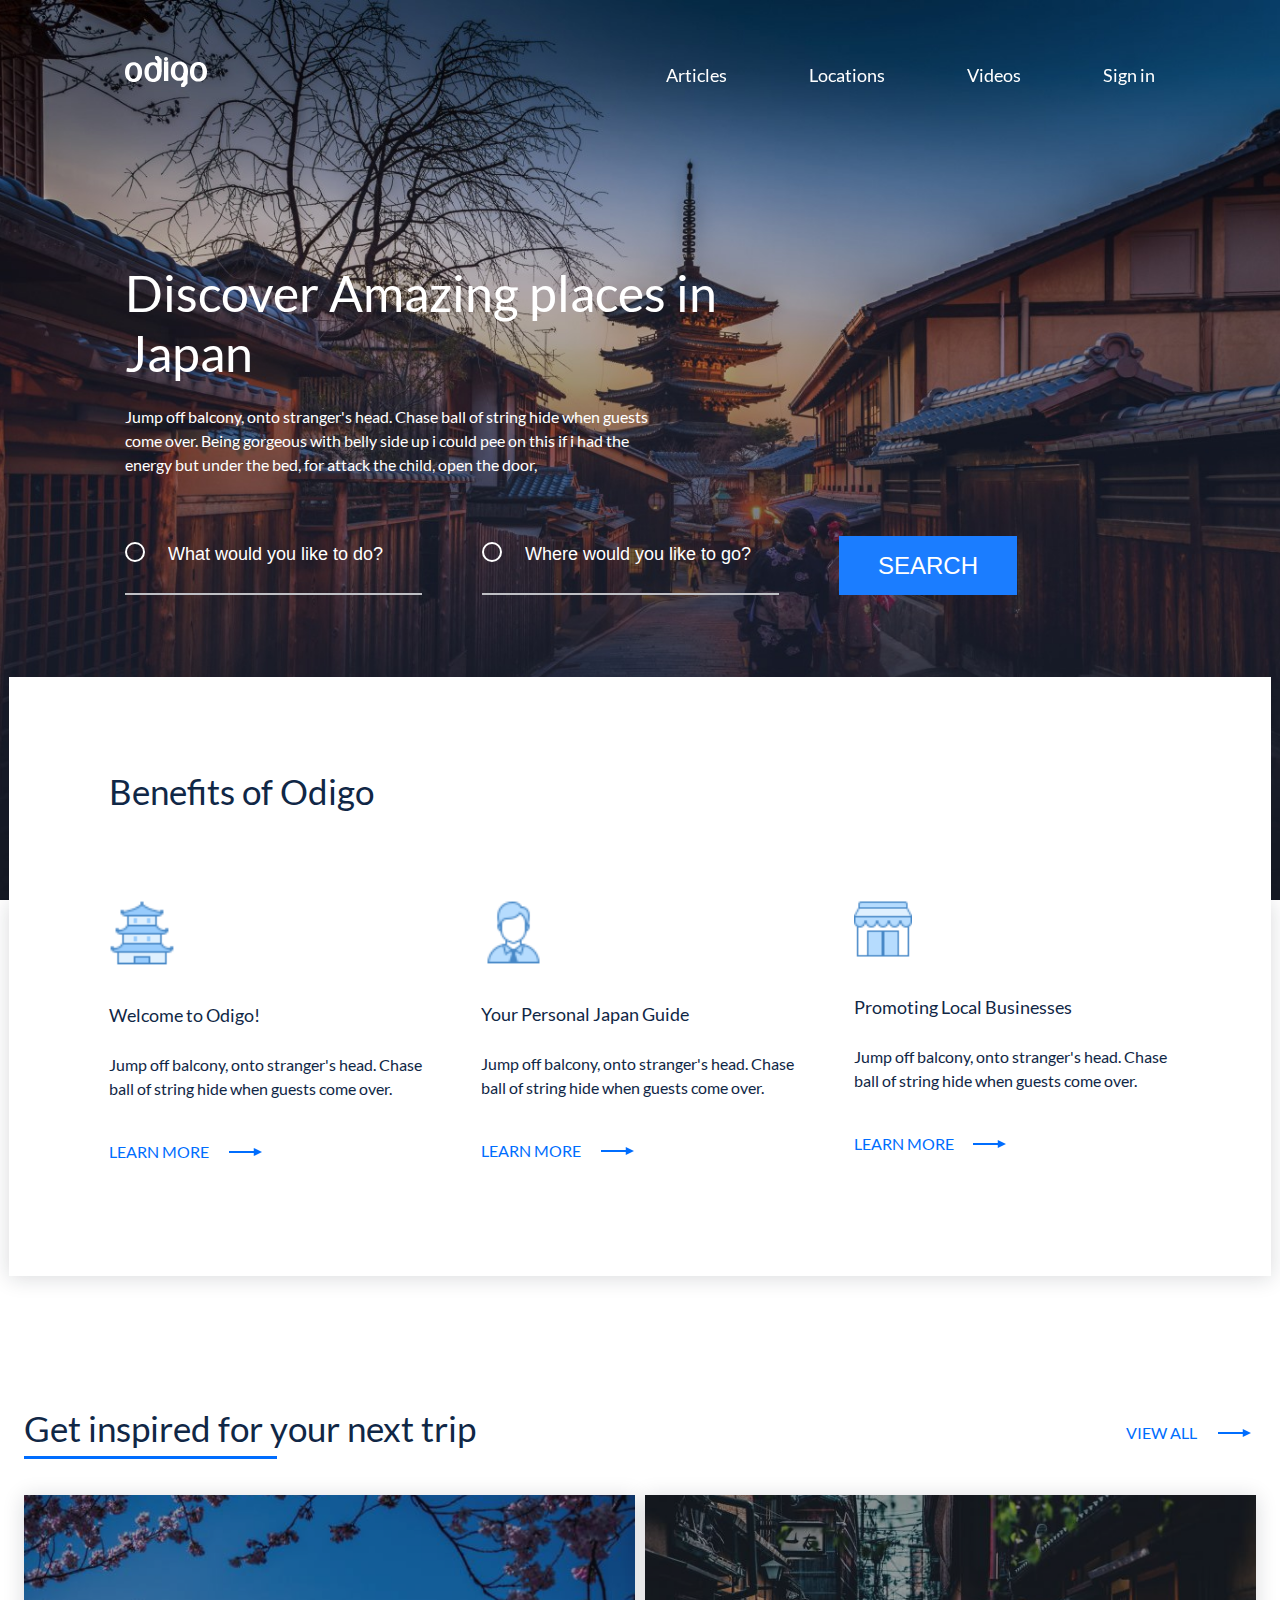
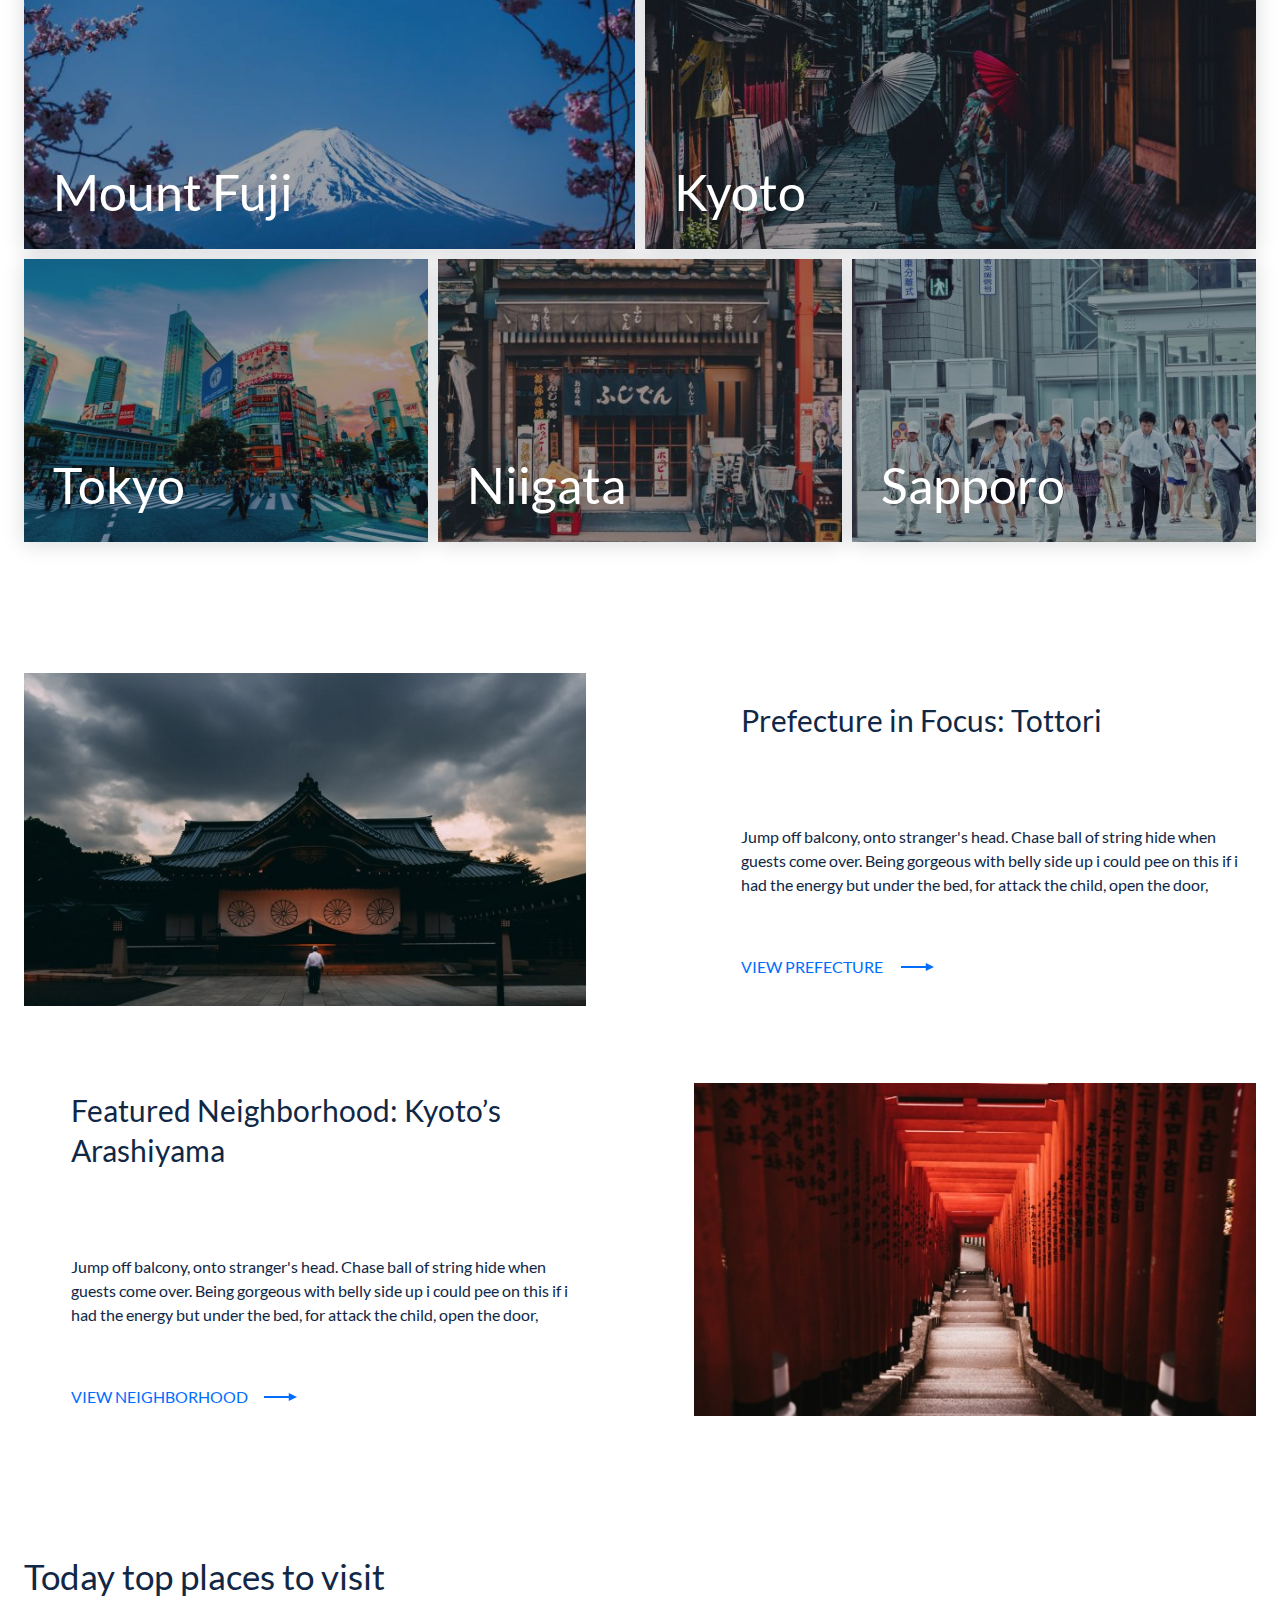
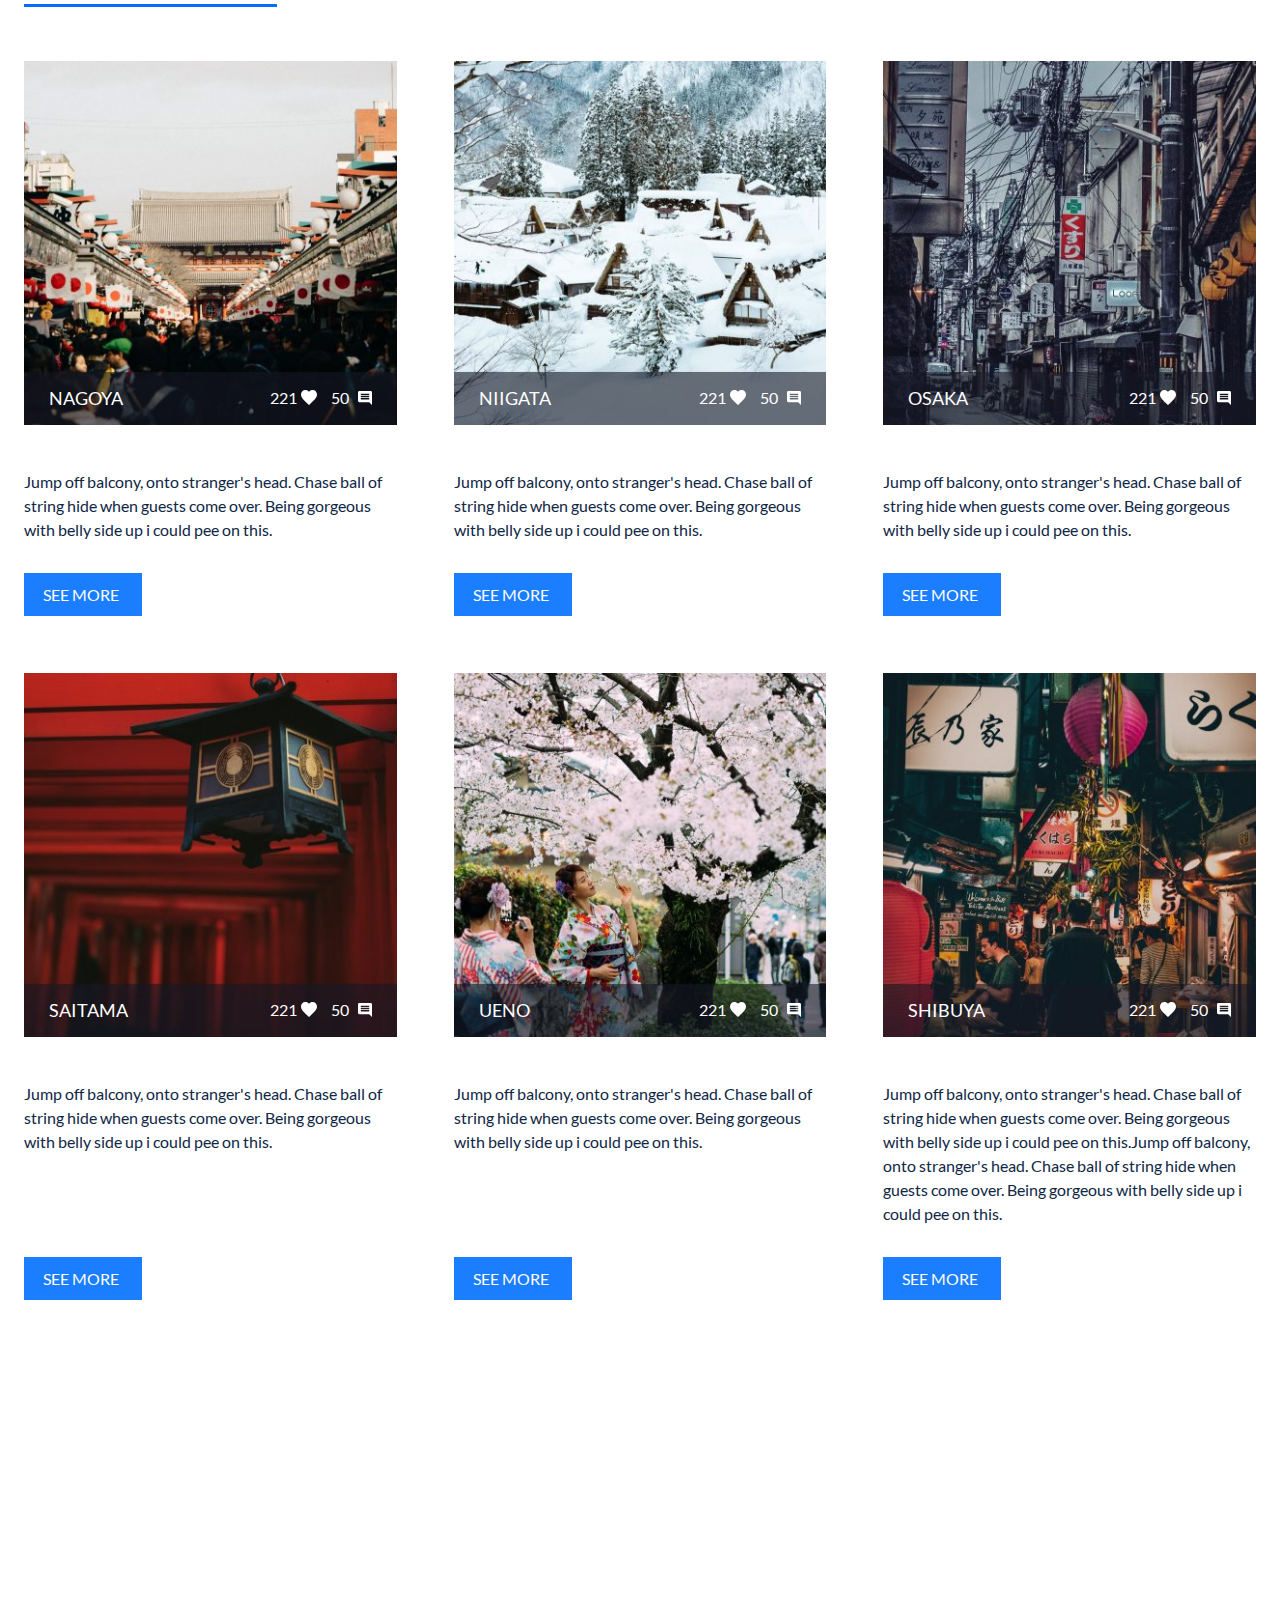
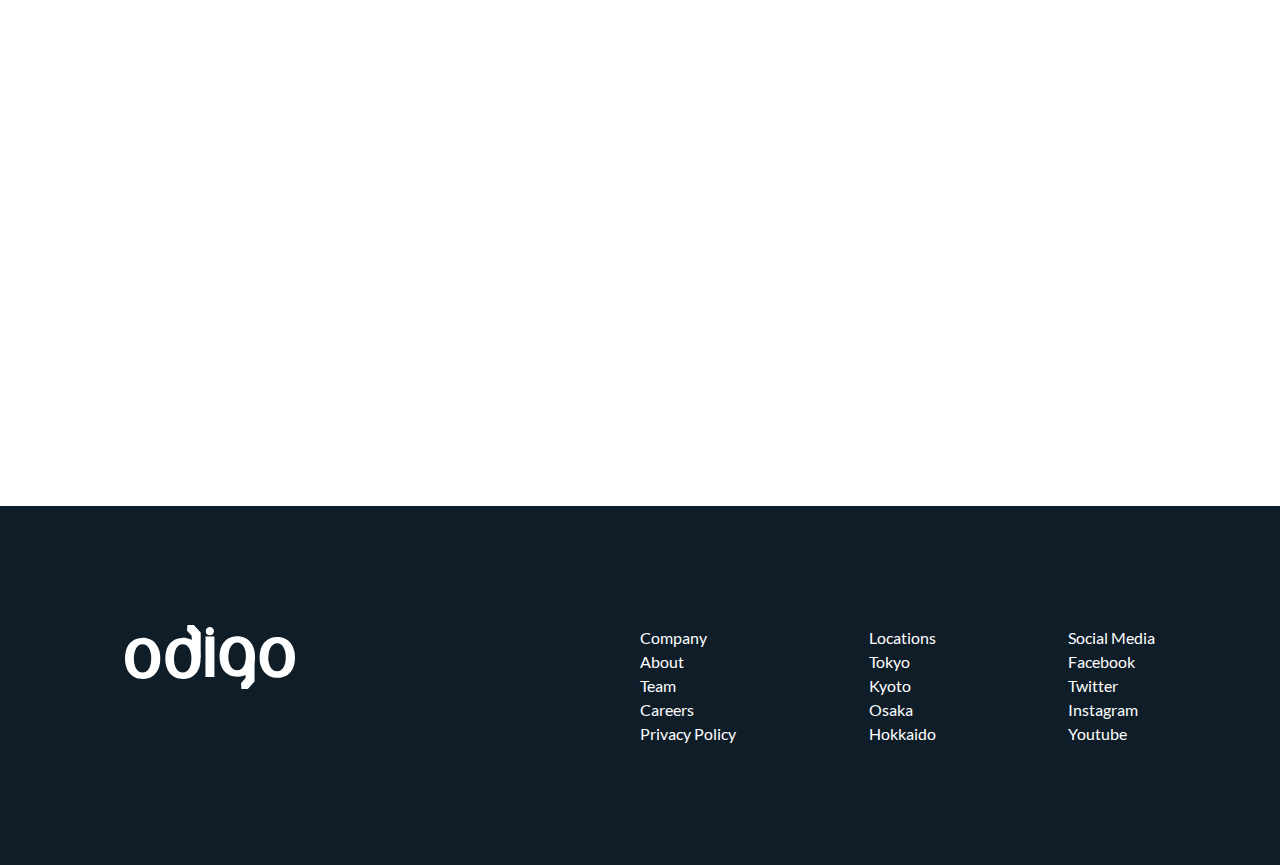
==== index.html @ 281b4ec9 "Rename index.min.html to index.html" ====
<!doctypehtml><html lang=en><meta charset=UTF-8><meta content="width=device-width,initial-scale=1"name=viewport><link href=css/style.css rel=stylesheet><title>Discover Amazing places in Japan</title><meta content="Figma layout"name=description><link href=img/favicon/apple-touch-icon.png rel=apple-touch-icon sizes=180x180><link href=img/favicon/favicon-32x32.png rel=icon sizes=32x32 type=image/png><link href=img/favicon/favicon-16x16.png rel=icon sizes=16x16 type=image/png><link href=img/favicon/site.webmanifest rel=manifest><link href=img/favicon/safari-pinned-tab.svg rel=mask-icon color=#5bbad5><link href=img/favicon/favicon.ico rel="shortcut icon"><meta content=#da532c name=msapplication-TileColor><meta content=/img/favicon/browserconfig.xml name=msapplication-config><meta content=#ffffff name=theme-color><header class=header><div class=wrapper><div class=header__wrapper><div class=header__logo><a class=header__logo-link href=""><img alt=odigo-logo.svg class=header__logo-pic src=img/svg/odigo-logo.svg></a></div><nav class=header__nav><ul class=header__list><li class=header__item><a class="header__link js-scroll"href=#articles>Articles</a><li class=header__item><a class="header__link js-scroll"href=#locations>Locations</a><li class=header__item><a class="header__link js-scroll"href=#videos>Videos</a><li class=header__item><a class="header__link js-scroll"href=#sign-in>Sign in</a></ul><div class=header__nav-close><span class=header__nav-close-line></span> <span class=header__nav-close-line></span></div></nav><div class="burger header__burger"><span class="burger__line burger__line_first"></span> <span class="burger__line burger__line_second"></span> <span class="burger__line burger__line_third"></span></div></div></div></header><main class=main><div class=intro id=sign-in><div class=wrapper><h1 class=intro__title>Discover Amazing places in Japan</h1><p class=intro__subtitle>Jump off balcony, onto stranger's head. Chase ball of string hide when guests come over. Being gorgeous with belly side up i could pee on this if i had the energy but under the bed, for attack the child, open the door,<form class=search__form><fieldset class=search-form__wrap><p class=search-form__info><input class=search-form__field name=user-like-to-do placeholder="What would you like to do?"> <input class=search-form__field name=user-like-to-go placeholder="Where would you like to go?"> <button class=search-form__submit id=btn type=submit>Search</button></fieldset></form></div></div><section class=benefits><div class=benefits__wrap><h2 class=benefits__title>Benefits of Odigo</h2><div class=benefits__cards><div class=benefits__card><div class=benefits__card-pic><img alt=church-icon class=benefits-card-thumb src=img/svg/church-icon.svg></div><h3 class=benefits__card-title>Welcome to Odigo!</h3><p class=benefits__card-desc>Jump off balcony, onto stranger's head. Chase ball of string hide when guests come over.</p><a class=benefits__card-more href=#!>LEARN MORE</a></div><div class=benefits__card><div class=benefits__card-pic><img alt=person-icon class=benefits-card-thumb src=img/svg/person-icon.svg></div><h3 class=benefits__card-title>Your Personal Japan Guide</h3><p class=benefits__card-desc>Jump off balcony, onto stranger's head. Chase ball of string hide when guests come over.</p><a class=benefits__card-more href=#!>LEARN MORE</a></div><div class=benefits__card><div class=benefits__card-pic><img alt=building-icon class=benefits-card-thumb src=img/svg/building-icon.svg></div><h3 class=benefits__card-title>Promoting Local Businesses</h3><p class=benefits__card-desc>Jump off balcony, onto stranger's head. Chase ball of string hide when guests come over.</p><a class=benefits__card-more href=#!>LEARN MORE</a></div></div></div></section><section class=places><div class=wrapper-full><div class=caption><h2 class="section-title places-title">Get inspired for your next trip</h2><a class=places__view-all href="">VIEW ALL</a></div><div class=places__cards><figure class="places__card places__card-size-lg"><img alt="Mount Fuji"class="places__card-pic places__card-pic_size_lg"src=img/place1.jpg><h3 class=places__card-title>Mount Fuji</h3><a class=places__card-link href=""></a></figure><figure class="places__card places__card-size-lg"><img alt=Kyoto class="places__card-pic places__card-pic_size_lg"src=img/place2.jpg><h3 class=places__card-title>Kyoto</h3><a class=places__card-link href=""></a></figure><figure class="places__card places__card-size-sm"><img alt=Tokyo class="places__card-pic places__card-pic_size_sm"src=img/place3.jpg><h3 class=places__card-title>Tokyo</h3><a class=places__card-link href=""></a></figure><figure class="places__card places__card-size-sm"><img alt=Niigata class="places__card-pic places__card-pic_size_sm"src=img/place4.jpg><h3 class=places__card-title>Niigata</h3><a class=places__card-link href=""></a></figure><figure class="places__card places__card-size-sm"><img alt=Sapporo class="places__card-pic places__card-pic_size_sm"src=img/place5.jpg><h3 class=places__card-title>Sapporo</h3><a class=places__card-link href=""></a></figure></div></div></section><div class=tours id=articles><div class=wrapper-full><div class="tour tours-tour"><div class=tour__pic><img alt=tour-1 class=tour__thumb src=img/tour-1.jpg></div><div class=tour__info><h3 class=tour__title>Prefecture in Focus: Tottori</h3><p class=tour__desc>Jump off balcony, onto stranger's head. Chase ball of string hide when guests come over. Being gorgeous with belly side up i could pee on this if i had the energy but under the bed, for attack the child, open the door,</p><a class=tour__more href=#!>VIEW PREFECTURE</a></div></div><div class="tour tours-tour"><div class=tour__info><h3 class=tour__title>Featured Neighborhood: Kyoto’s Arashiyama</h3><p class=tour__desc>Jump off balcony, onto stranger's head. Chase ball of string hide when guests come over. Being gorgeous with belly side up i could pee on this if i had the energy but under the bed, for attack the child, open the door,</p><a class=tour__more href=#!>VIEW NEIGHBORHOOD</a></div><div class="tour__pic tour__pic_mob-first"><img alt=tour-2 class=tour__thumb src=img/tour-2.jpg></div></div></div></div><section class=top id=locations><div class=wrapper-full><h2 class="section-title top__title">Today top places to visit</h2><div class=top__cards><div class=top__card><div class=top__card-pic><img alt=NAGOYA class=top__card-thumb src=img/top-pic1.jpg><div class=top__card-stats><h3 class=top__card-title>NAGOYA</h3><div class=top__card-likes><span class=top__card-likes-value>221</span></div><div class=top__card-comments><span class=top__card-comments-value>50</span></div></div></div><p class=top__card-desc>Jump off balcony, onto stranger's head. Chase ball of string hide when guests come over. Being gorgeous with belly side up i could pee on this.</p><a class=top__card-more href=#!>SEE MORE</a></div><div class=top__card><div class=top__card-pic><img alt=NIIGATA class=top__card-thumb src=img/top-pic2.jpg><div class=top__card-stats><h3 class=top__card-title>NIIGATA</h3><div class=top__card-likes><span class=top__card-likes-value>221</span></div><div class=top__card-comments><span class=top__card-comments-value>50</span></div></div></div><p class=top__card-desc>Jump off balcony, onto stranger's head. Chase ball of string hide when guests come over. Being gorgeous with belly side up i could pee on this.</p><a class=top__card-more href=#!>SEE MORE</a></div><div class=top__card><div class=top__card-pic><img alt=OSAKA class=top__card-thumb src=img/top-pic3.jpg><div class=top__card-stats><h3 class=top__card-title>OSAKA</h3><div class=top__card-likes><span class=top__card-likes-value>221</span></div><div class=top__card-comments><span class=top__card-comments-value>50</span></div></div></div><p class=top__card-desc>Jump off balcony, onto stranger's head. Chase ball of string hide when guests come over. Being gorgeous with belly side up i could pee on this.</p><a class=top__card-more href=#!>SEE MORE</a></div><div class=top__card><div class=top__card-pic><img alt=SAITAMA class=top__card-thumb src=img/top-pic4.jpg><div class=top__card-stats><h3 class=top__card-title>SAITAMA</h3><div class=top__card-likes><span class=top__card-likes-value>221</span></div><div class=top__card-comments><span class=top__card-comments-value>50</span></div></div></div><p class=top__card-desc>Jump off balcony, onto stranger's head. Chase ball of string hide when guests come over. Being gorgeous with belly side up i could pee on this.</p><a class=top__card-more href=#!>SEE MORE</a></div><div class=top__card><div class=top__card-pic><img alt=UENO class=top__card-thumb src=img/top-pic5.jpg><div class=top__card-stats><h3 class=top__card-title>UENO</h3><div class=top__card-likes><span class=top__card-likes-value>221</span></div><div class=top__card-comments><span class=top__card-comments-value>50</span></div></div></div><p class=top__card-desc>Jump off balcony, onto stranger's head. Chase ball of string hide when guests come over. Being gorgeous with belly side up i could pee on this.</p><a class=top__card-more href=#!>SEE MORE</a></div><div class=top__card><div class=top__card-pic><img alt=SHIBUYA class=top__card-thumb src=img/top-pic6.jpg><div class=top__card-stats><h3 class=top__card-title>SHIBUYA</h3><div class=top__card-likes><span class=top__card-likes-value>221</span></div><div class=top__card-comments><span class=top__card-comments-value>50</span></div></div></div><p class=top__card-desc>Jump off balcony, onto stranger's head. Chase ball of string hide when guests come over. Being gorgeous with belly side up i could pee on this.Jump off balcony, onto stranger's head. Chase ball of string hide when guests come over. Being gorgeous with belly side up i could pee on this.</p><a class=top__card-more href=#!>SEE MORE</a></div></div></div></section><div class=videos id=videos><div class=videos__wrapper><div class=video__item></div><iframe allow="accelerometer; autoplay; clipboard-write; encrypted-media; gyroscope; picture-in-picture; web-share"allowfullscreen class=video__element referrerpolicy=strict-origin-when-cross-origin src="https://www.youtube.com/embed/URDXZSJZ2ME?si=atxzbZeTVqkrNiZ7"title="YouTube video player"></iframe></div></div></main><footer class=footer><div class=wrapper><div class=footer__item><div class=footer__logo><img alt=odigo-logo-footer class=footer__logo-pic src=img/svg/odigo-logo-footer.svg></div><nav class=footer__nav><ul class=footer__menu><li class=footer__menu-item><h3 class=footer__menu-title><a class=footer__menu-link href=#!>Company</a></h3><li class=footer__menu-item><a class=footer__menu-link href=#!>About</a><li class=footer__menu-item><a class=footer__menu-link href=#!>Team</a><li class=footer__menu-item><a class=footer__menu-link href=#!>Careers</a><li class=footer__menu-item><a class=footer__menu-link href=#!>Privacy Policy</a></ul><ul class=footer__menu><li class=footer__menu-item><h3 class=footer__menu-title><a class=footer__menu-link href=#!>Locations</a></h3><li class=footer__menu-item><a class=footer__menu-link href=#!>Tokyo</a><li class=footer__menu-item><a class=footer__menu-link href=#!>Kyoto</a><li class=footer__menu-item><a class=footer__menu-link href=#!>Osaka</a><li class=footer__menu-item><a class=footer__menu-link href=#!>Hokkaido</a></ul><ul class=footer__menu><li class=footer__menu-item><h3 class=footer__menu-title><a class=footer__menu-link href=#!>Social Media</a></h3><li class=footer__menu-item><a class=footer__menu-link href=#!>Facebook</a><li class=footer__menu-item><a class=footer__menu-link href=#!>Twitter</a><li class=footer__menu-item><a class=footer__menu-link href=#!>Instagram</a><li class=footer__menu-item><a class=footer__menu-link href=#!>Youtube</a></ul></nav></div></div></footer><script src=js/main.js></script>
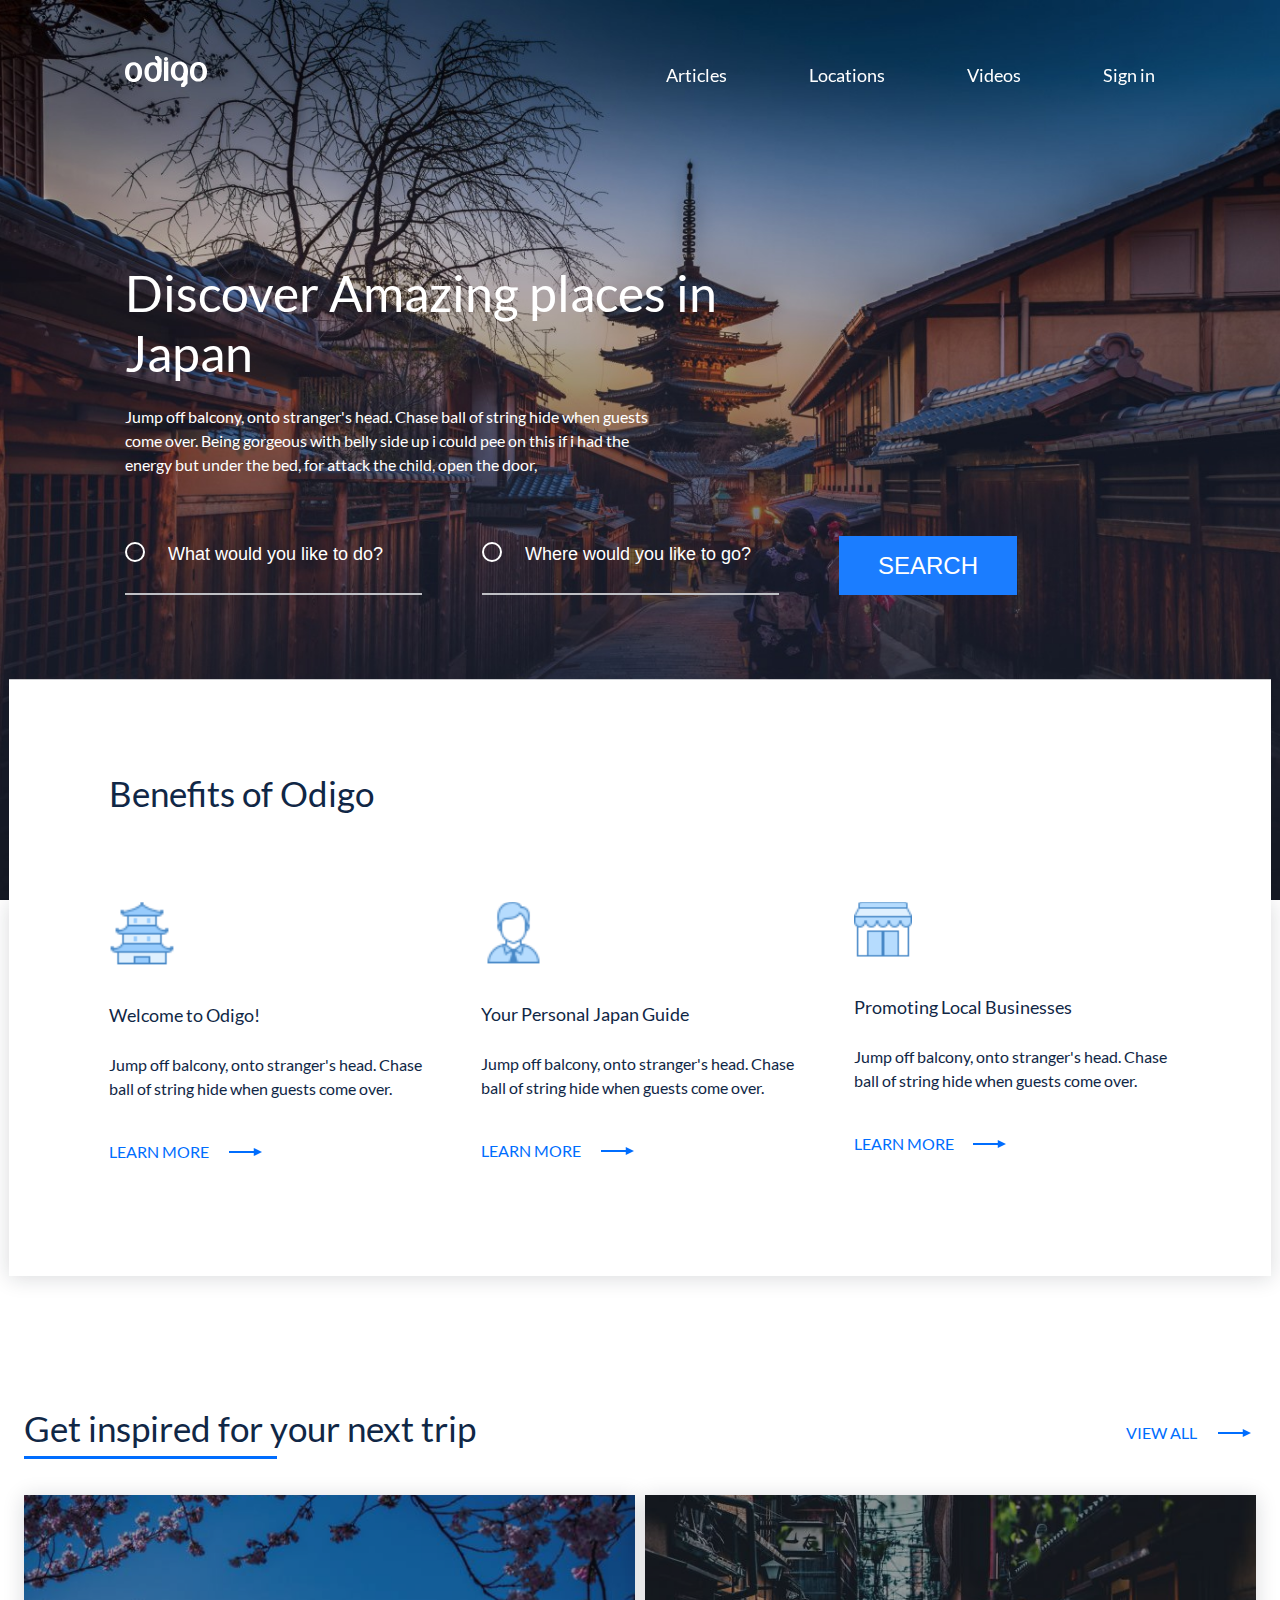
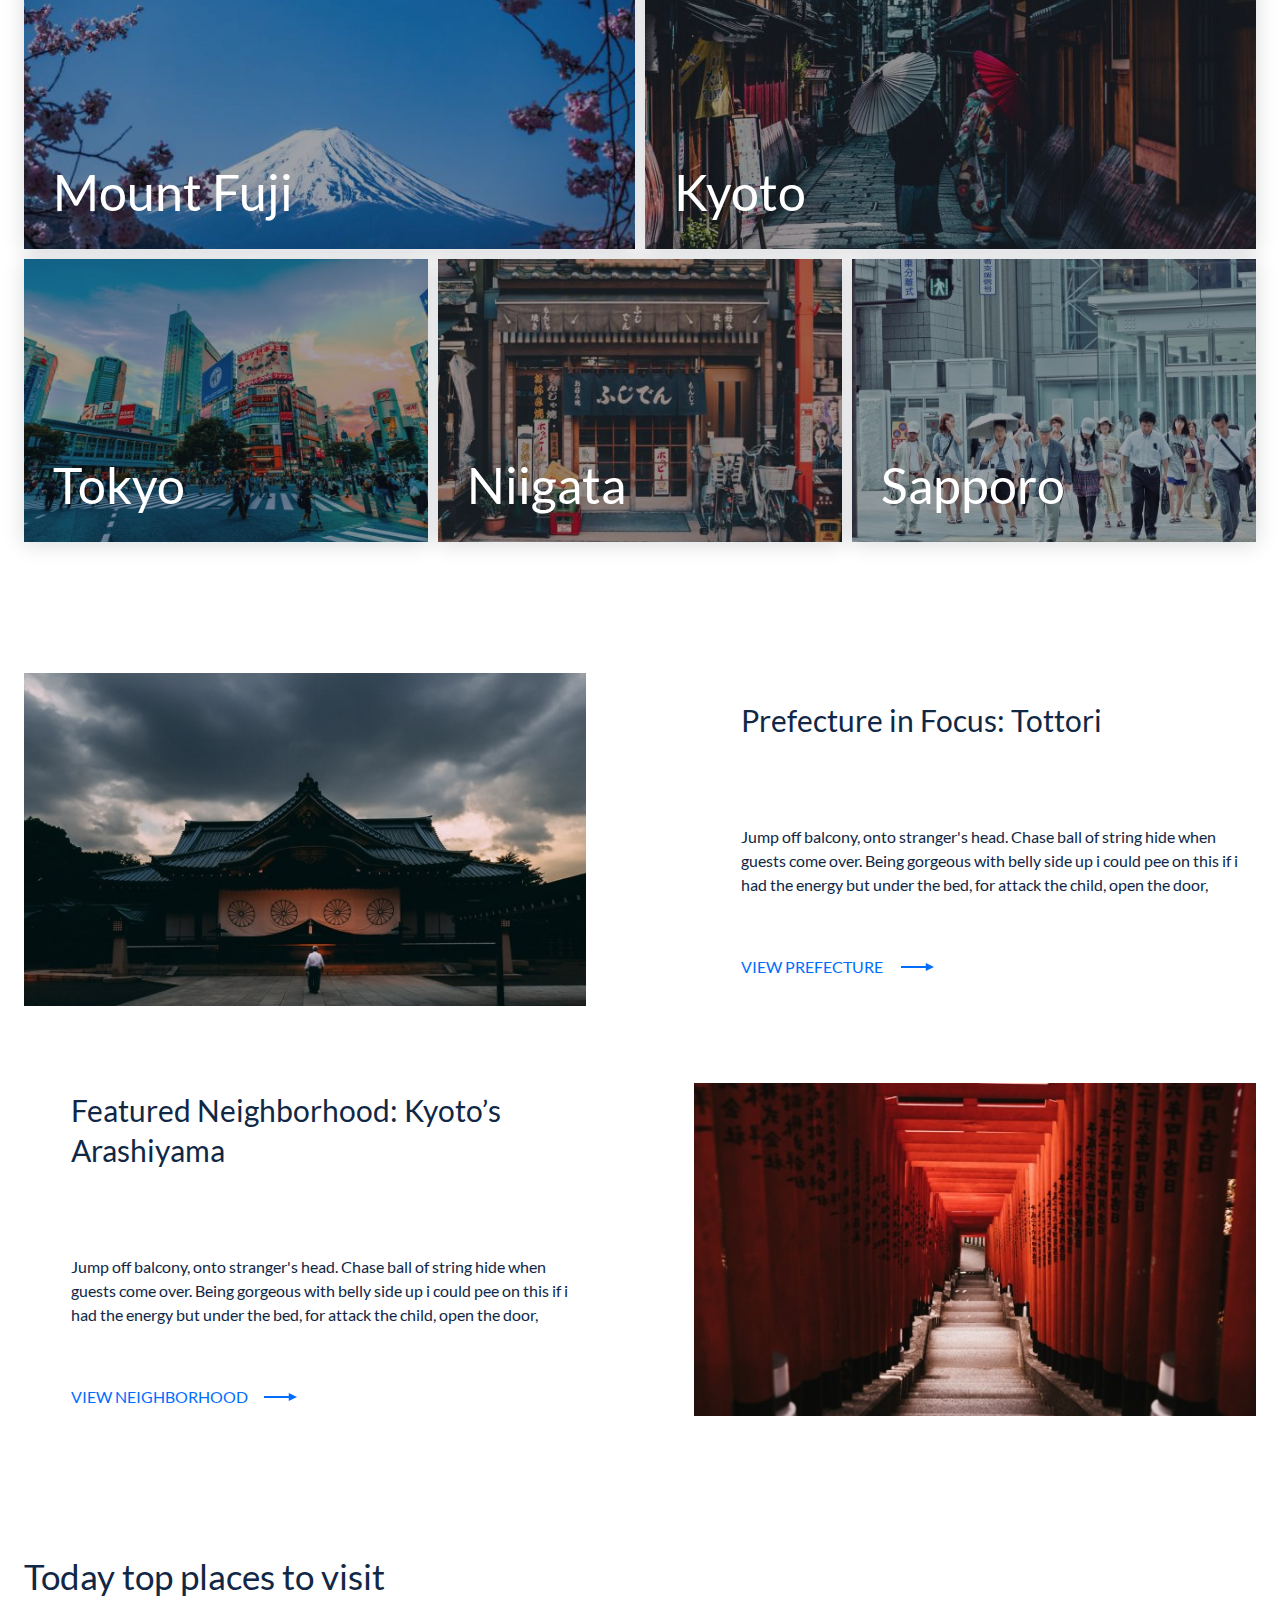
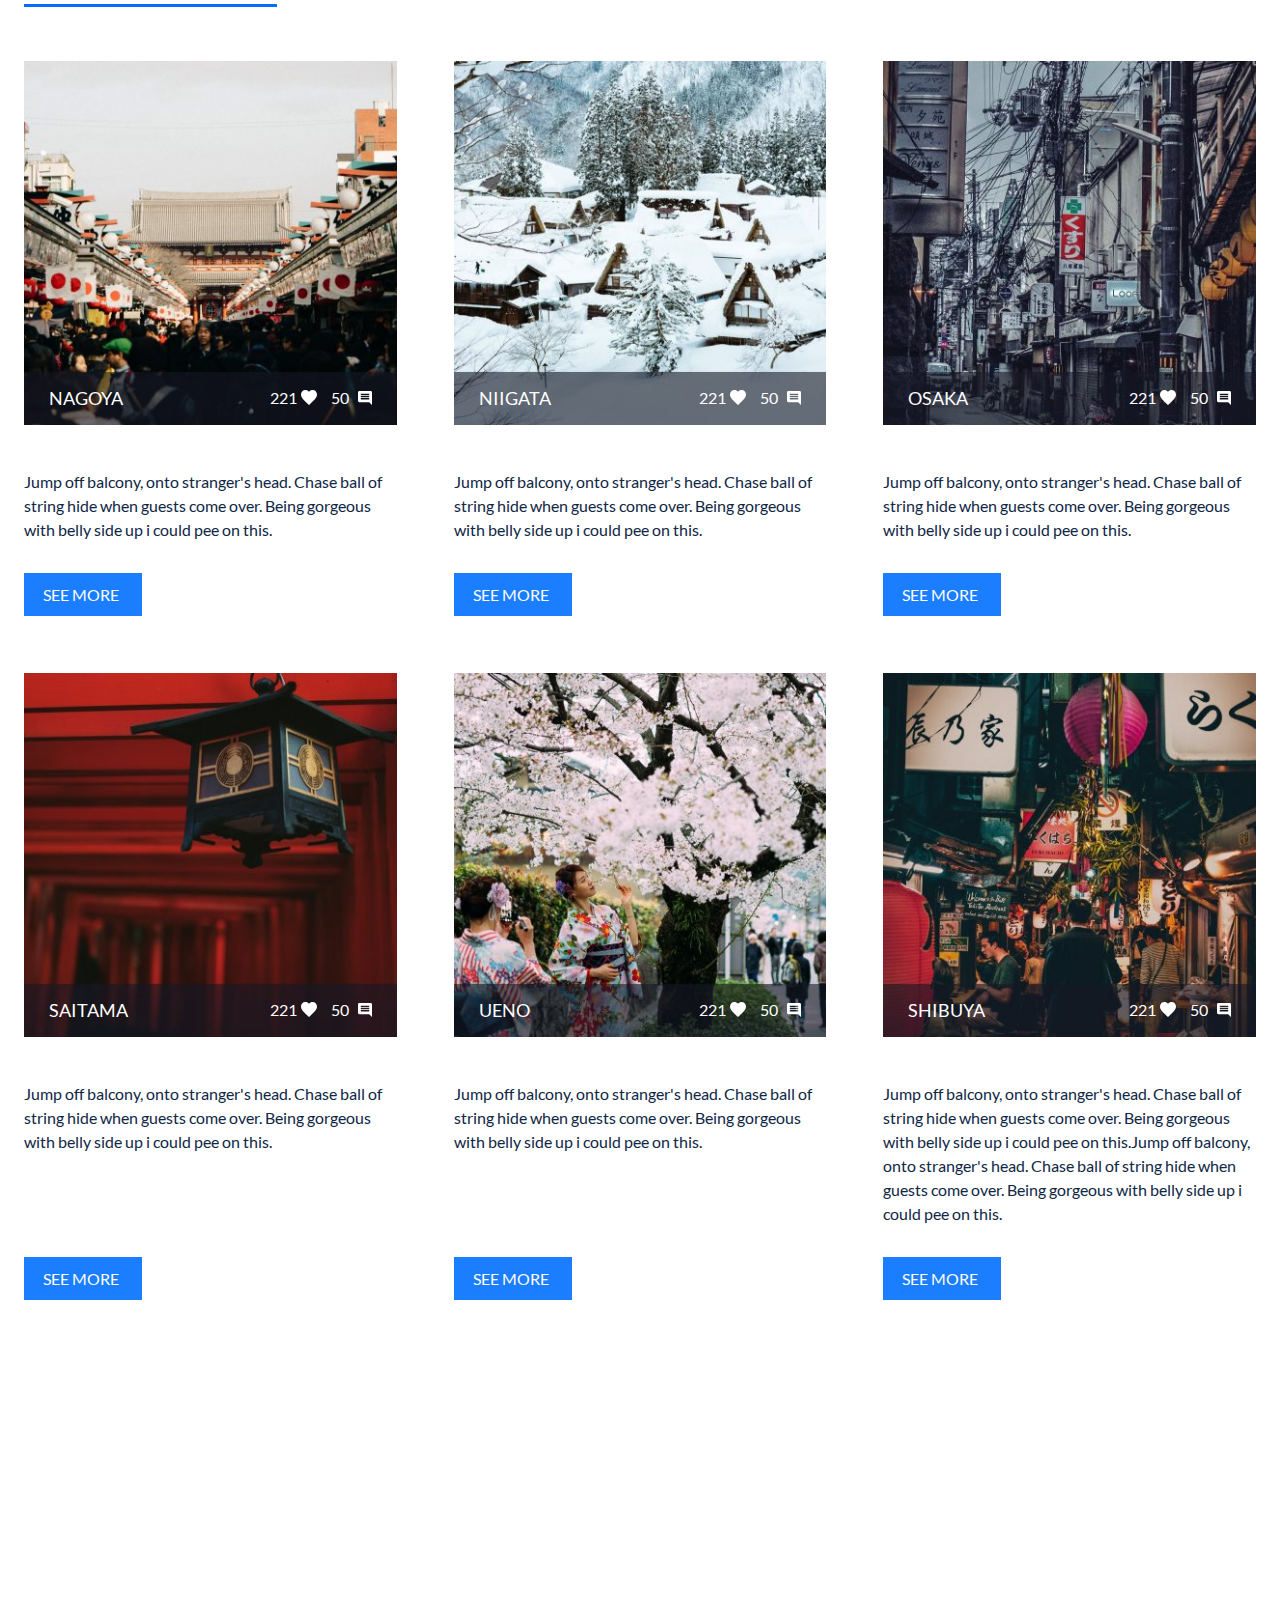
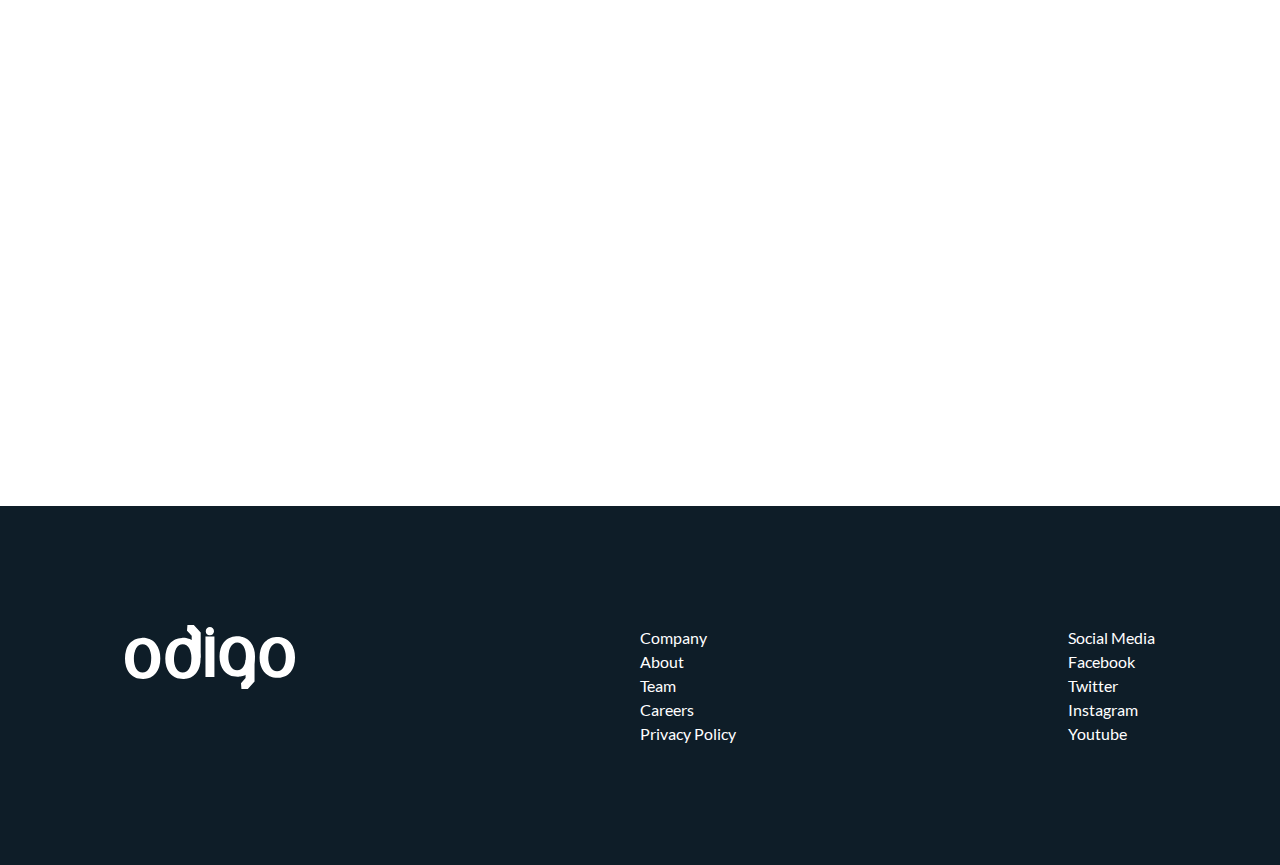
==== commit 4c0be6c7: "Update index.html" ====
--- a/index.html
+++ b/index.html
@@ -1 +1,431 @@
-<!doctypehtml><html lang=en><meta charset=UTF-8><meta content="width=device-width,initial-scale=1"name=viewport><link href=css/style.css rel=stylesheet><title>Discover Amazing places in Japan</title><meta content="Figma layout"name=description><link href=img/favicon/apple-touch-icon.png rel=apple-touch-icon sizes=180x180><link href=img/favicon/favicon-32x32.png rel=icon sizes=32x32 type=image/png><link href=img/favicon/favicon-16x16.png rel=icon sizes=16x16 type=image/png><link href=img/favicon/site.webmanifest rel=manifest><link href=img/favicon/safari-pinned-tab.svg rel=mask-icon color=#5bbad5><link href=img/favicon/favicon.ico rel="shortcut icon"><meta content=#da532c name=msapplication-TileColor><meta content=/img/favicon/browserconfig.xml name=msapplication-config><meta content=#ffffff name=theme-color><header class=header><div class=wrapper><div class=header__wrapper><div class=header__logo><a class=header__logo-link href=""><img alt=odigo-logo.svg class=header__logo-pic src=img/svg/odigo-logo.svg></a></div><nav class=header__nav><ul class=header__list><li class=header__item><a class="header__link js-scroll"href=#articles>Articles</a><li class=header__item><a class="header__link js-scroll"href=#locations>Locations</a><li class=header__item><a class="header__link js-scroll"href=#videos>Videos</a><li class=header__item><a class="header__link js-scroll"href=#sign-in>Sign in</a></ul><div class=header__nav-close><span class=header__nav-close-line></span> <span class=header__nav-close-line></span></div></nav><div class="burger header__burger"><span class="burger__line burger__line_first"></span> <span class="burger__line burger__line_second"></span> <span class="burger__line burger__line_third"></span></div></div></div></header><main class=main><div class=intro id=sign-in><div class=wrapper><h1 class=intro__title>Discover Amazing places in Japan</h1><p class=intro__subtitle>Jump off balcony, onto stranger's head. Chase ball of string hide when guests come over. Being gorgeous with belly side up i could pee on this if i had the energy but under the bed, for attack the child, open the door,<form class=search__form><fieldset class=search-form__wrap><p class=search-form__info><input class=search-form__field name=user-like-to-do placeholder="What would you like to do?"> <input class=search-form__field name=user-like-to-go placeholder="Where would you like to go?"> <button class=search-form__submit id=btn type=submit>Search</button></fieldset></form></div></div><section class=benefits><div class=benefits__wrap><h2 class=benefits__title>Benefits of Odigo</h2><div class=benefits__cards><div class=benefits__card><div class=benefits__card-pic><img alt=church-icon class=benefits-card-thumb src=img/svg/church-icon.svg></div><h3 class=benefits__card-title>Welcome to Odigo!</h3><p class=benefits__card-desc>Jump off balcony, onto stranger's head. Chase ball of string hide when guests come over.</p><a class=benefits__card-more href=#!>LEARN MORE</a></div><div class=benefits__card><div class=benefits__card-pic><img alt=person-icon class=benefits-card-thumb src=img/svg/person-icon.svg></div><h3 class=benefits__card-title>Your Personal Japan Guide</h3><p class=benefits__card-desc>Jump off balcony, onto stranger's head. Chase ball of string hide when guests come over.</p><a class=benefits__card-more href=#!>LEARN MORE</a></div><div class=benefits__card><div class=benefits__card-pic><img alt=building-icon class=benefits-card-thumb src=img/svg/building-icon.svg></div><h3 class=benefits__card-title>Promoting Local Businesses</h3><p class=benefits__card-desc>Jump off balcony, onto stranger's head. Chase ball of string hide when guests come over.</p><a class=benefits__card-more href=#!>LEARN MORE</a></div></div></div></section><section class=places><div class=wrapper-full><div class=caption><h2 class="section-title places-title">Get inspired for your next trip</h2><a class=places__view-all href="">VIEW ALL</a></div><div class=places__cards><figure class="places__card places__card-size-lg"><img alt="Mount Fuji"class="places__card-pic places__card-pic_size_lg"src=img/place1.jpg><h3 class=places__card-title>Mount Fuji</h3><a class=places__card-link href=""></a></figure><figure class="places__card places__card-size-lg"><img alt=Kyoto class="places__card-pic places__card-pic_size_lg"src=img/place2.jpg><h3 class=places__card-title>Kyoto</h3><a class=places__card-link href=""></a></figure><figure class="places__card places__card-size-sm"><img alt=Tokyo class="places__card-pic places__card-pic_size_sm"src=img/place3.jpg><h3 class=places__card-title>Tokyo</h3><a class=places__card-link href=""></a></figure><figure class="places__card places__card-size-sm"><img alt=Niigata class="places__card-pic places__card-pic_size_sm"src=img/place4.jpg><h3 class=places__card-title>Niigata</h3><a class=places__card-link href=""></a></figure><figure class="places__card places__card-size-sm"><img alt=Sapporo class="places__card-pic places__card-pic_size_sm"src=img/place5.jpg><h3 class=places__card-title>Sapporo</h3><a class=places__card-link href=""></a></figure></div></div></section><div class=tours id=articles><div class=wrapper-full><div class="tour tours-tour"><div class=tour__pic><img alt=tour-1 class=tour__thumb src=img/tour-1.jpg></div><div class=tour__info><h3 class=tour__title>Prefecture in Focus: Tottori</h3><p class=tour__desc>Jump off balcony, onto stranger's head. Chase ball of string hide when guests come over. Being gorgeous with belly side up i could pee on this if i had the energy but under the bed, for attack the child, open the door,</p><a class=tour__more href=#!>VIEW PREFECTURE</a></div></div><div class="tour tours-tour"><div class=tour__info><h3 class=tour__title>Featured Neighborhood: Kyoto’s Arashiyama</h3><p class=tour__desc>Jump off balcony, onto stranger's head. Chase ball of string hide when guests come over. Being gorgeous with belly side up i could pee on this if i had the energy but under the bed, for attack the child, open the door,</p><a class=tour__more href=#!>VIEW NEIGHBORHOOD</a></div><div class="tour__pic tour__pic_mob-first"><img alt=tour-2 class=tour__thumb src=img/tour-2.jpg></div></div></div></div><section class=top id=locations><div class=wrapper-full><h2 class="section-title top__title">Today top places to visit</h2><div class=top__cards><div class=top__card><div class=top__card-pic><img alt=NAGOYA class=top__card-thumb src=img/top-pic1.jpg><div class=top__card-stats><h3 class=top__card-title>NAGOYA</h3><div class=top__card-likes><span class=top__card-likes-value>221</span></div><div class=top__card-comments><span class=top__card-comments-value>50</span></div></div></div><p class=top__card-desc>Jump off balcony, onto stranger's head. Chase ball of string hide when guests come over. Being gorgeous with belly side up i could pee on this.</p><a class=top__card-more href=#!>SEE MORE</a></div><div class=top__card><div class=top__card-pic><img alt=NIIGATA class=top__card-thumb src=img/top-pic2.jpg><div class=top__card-stats><h3 class=top__card-title>NIIGATA</h3><div class=top__card-likes><span class=top__card-likes-value>221</span></div><div class=top__card-comments><span class=top__card-comments-value>50</span></div></div></div><p class=top__card-desc>Jump off balcony, onto stranger's head. Chase ball of string hide when guests come over. Being gorgeous with belly side up i could pee on this.</p><a class=top__card-more href=#!>SEE MORE</a></div><div class=top__card><div class=top__card-pic><img alt=OSAKA class=top__card-thumb src=img/top-pic3.jpg><div class=top__card-stats><h3 class=top__card-title>OSAKA</h3><div class=top__card-likes><span class=top__card-likes-value>221</span></div><div class=top__card-comments><span class=top__card-comments-value>50</span></div></div></div><p class=top__card-desc>Jump off balcony, onto stranger's head. Chase ball of string hide when guests come over. Being gorgeous with belly side up i could pee on this.</p><a class=top__card-more href=#!>SEE MORE</a></div><div class=top__card><div class=top__card-pic><img alt=SAITAMA class=top__card-thumb src=img/top-pic4.jpg><div class=top__card-stats><h3 class=top__card-title>SAITAMA</h3><div class=top__card-likes><span class=top__card-likes-value>221</span></div><div class=top__card-comments><span class=top__card-comments-value>50</span></div></div></div><p class=top__card-desc>Jump off balcony, onto stranger's head. Chase ball of string hide when guests come over. Being gorgeous with belly side up i could pee on this.</p><a class=top__card-more href=#!>SEE MORE</a></div><div class=top__card><div class=top__card-pic><img alt=UENO class=top__card-thumb src=img/top-pic5.jpg><div class=top__card-stats><h3 class=top__card-title>UENO</h3><div class=top__card-likes><span class=top__card-likes-value>221</span></div><div class=top__card-comments><span class=top__card-comments-value>50</span></div></div></div><p class=top__card-desc>Jump off balcony, onto stranger's head. Chase ball of string hide when guests come over. Being gorgeous with belly side up i could pee on this.</p><a class=top__card-more href=#!>SEE MORE</a></div><div class=top__card><div class=top__card-pic><img alt=SHIBUYA class=top__card-thumb src=img/top-pic6.jpg><div class=top__card-stats><h3 class=top__card-title>SHIBUYA</h3><div class=top__card-likes><span class=top__card-likes-value>221</span></div><div class=top__card-comments><span class=top__card-comments-value>50</span></div></div></div><p class=top__card-desc>Jump off balcony, onto stranger's head. Chase ball of string hide when guests come over. Being gorgeous with belly side up i could pee on this.Jump off balcony, onto stranger's head. Chase ball of string hide when guests come over. Being gorgeous with belly side up i could pee on this.</p><a class=top__card-more href=#!>SEE MORE</a></div></div></div></section><div class=videos id=videos><div class=videos__wrapper><div class=video__item></div><iframe allow="accelerometer; autoplay; clipboard-write; encrypted-media; gyroscope; picture-in-picture; web-share"allowfullscreen class=video__element referrerpolicy=strict-origin-when-cross-origin src="https://www.youtube.com/embed/URDXZSJZ2ME?si=atxzbZeTVqkrNiZ7"title="YouTube video player"></iframe></div></div></main><footer class=footer><div class=wrapper><div class=footer__item><div class=footer__logo><img alt=odigo-logo-footer class=footer__logo-pic src=img/svg/odigo-logo-footer.svg></div><nav class=footer__nav><ul class=footer__menu><li class=footer__menu-item><h3 class=footer__menu-title><a class=footer__menu-link href=#!>Company</a></h3><li class=footer__menu-item><a class=footer__menu-link href=#!>About</a><li class=footer__menu-item><a class=footer__menu-link href=#!>Team</a><li class=footer__menu-item><a class=footer__menu-link href=#!>Careers</a><li class=footer__menu-item><a class=footer__menu-link href=#!>Privacy Policy</a></ul><ul class=footer__menu><li class=footer__menu-item><h3 class=footer__menu-title><a class=footer__menu-link href=#!>Locations</a></h3><li class=footer__menu-item><a class=footer__menu-link href=#!>Tokyo</a><li class=footer__menu-item><a class=footer__menu-link href=#!>Kyoto</a><li class=footer__menu-item><a class=footer__menu-link href=#!>Osaka</a><li class=footer__menu-item><a class=footer__menu-link href=#!>Hokkaido</a></ul><ul class=footer__menu><li class=footer__menu-item><h3 class=footer__menu-title><a class=footer__menu-link href=#!>Social Media</a></h3><li class=footer__menu-item><a class=footer__menu-link href=#!>Facebook</a><li class=footer__menu-item><a class=footer__menu-link href=#!>Twitter</a><li class=footer__menu-item><a class=footer__menu-link href=#!>Instagram</a><li class=footer__menu-item><a class=footer__menu-link href=#!>Youtube</a></ul></nav></div></div></footer><script src=js/main.js></script>
+<!DOCTYPE html>
+<html lang="en">
+<head>
+	<meta charset="UTF-8">
+	<meta name="viewport" content="width=device-width, initial-scale=1">
+	<link rel="stylesheet" href="css/style.css">
+	<title>Discover Amazing places in Japan</title>
+	<meta name="description" content="Figma layout">
+
+	<!-- favicons for different devices -->
+	<link rel="apple-touch-icon" sizes="180x180" href="img/favicon/apple-touch-icon.png">
+	<link rel="icon" type="image/png" sizes="32x32" href="img/favicon/favicon-32x32.png">
+	<link rel="icon" type="image/png" sizes="16x16" href="img/favicon/favicon-16x16.png">
+	<link rel="manifest" href="img/favicon/site.webmanifest">
+	<link rel="mask-icon" href="img/favicon/safari-pinned-tab.svg" color="#5bbad5">
+	<link rel="shortcut icon" href="img/favicon/favicon.ico">
+	<meta name="msapplication-TileColor" content="#da532c">
+	<meta name="msapplication-config" content="/img/favicon/browserconfig.xml">
+	<meta name="theme-color" content="#ffffff">
+</head>
+<body>
+	
+	<header class="header">
+		<div class="wrapper">
+
+			<div class="header__wrapper">
+
+				<div>
+					<a href="" class="header__logo-link">
+						<img src="img/svg/odigo-logo.svg" alt="odigo-logo.svg" class="header__logo-pic">
+					</a>
+				</div>
+				
+				<nav class="header__nav">
+					<ul class="header__list">
+						<li class="header__item">
+							<a href="#articles" class="header__link js-scroll">Articles</a>
+						</li>
+						<li class="header__item">
+							<a href="#locations" class="header__link js-scroll">Locations</a>
+						</li>
+						<li class="header__item">
+							<a href="#videos" class="header__link js-scroll">Videos</a>
+						</li>
+						<li class="header__item">
+							<a href="#sign-in" class="header__link js-scroll">Sign in</a>
+						</li>
+					</ul>
+
+					<div class="header__nav-close">
+						<span class="header__nav-close-line"></span>
+						<span class="header__nav-close-line"></span>
+					</div>
+
+				</nav>
+
+				<div class="header__burger burger">
+					<span class="burger__line burger__line_first"></span>
+					<span class="burger__line burger__line_second"></span>
+					<span class="burger__line burger__line_third"></span>
+				</div>
+
+			</div>
+
+		</div>
+	</header>
+
+
+	<main class="main">
+		<div class="intro" id="sign-in">
+			<div class="wrapper">
+				<h1 class="intro__title">Discover Amazing places in Japan</h1>
+				<p class="intro__subtitle">Jump off balcony, onto stranger's head. Chase ball of string hide when guests come over. Being gorgeous with belly side up i could pee on this if i had the energy but under the bed, for attack the child, open the door, </p>
+				<form class="search__form">
+					<fieldset class="search-form__wrap">
+						<p class="search-form__info">
+							<input type="text" name="user-like-to-do" class="search-form__field"
+								placeholder="What would you like to do?">
+							<input type="text" name="user-like-to-go" class="search-form__field"
+								placeholder="Where would you like to go?">
+							<button id="btn" type="submit" class="search-form__submit">Search</button>
+						</p>
+					</fieldset>
+				</form>
+			</div>
+		</div>
+
+		<section class="benefits">
+			<div class="benefits__wrap">
+				
+				<h2 class="benefits__title">Benefits of Odigo</h2>
+
+				<div class="benefits__cards">
+
+					<div class="benefits__card">
+
+						<div class="benefits__card-pic">
+							<img src="img/svg/church-icon.svg" alt="church-icon" class="benefits-card-thumb">
+						</div>
+						
+							<h3 class="benefits__card-title">Welcome to Odigo!</h3>
+							<p class="benefits__card-desc">Jump off balcony, onto stranger's head. Chase ball of string hide when guests come over.</p>
+							<a href="#!" class="benefits__card-more">LEARN MORE</a>
+
+					</div>
+
+					<div class="benefits__card">
+
+						<div class="benefits__card-pic">
+							<img src="img/svg/person-icon.svg" alt="person-icon" class="benefits-card-thumb">
+						</div>
+
+							<h3 class="benefits__card-title">Your Personal Japan Guide</h3>
+							<p class="benefits__card-desc">Jump off balcony, onto stranger's head. Chase ball of string hide when guests come over.</p>
+							<a href="#!" class="benefits__card-more">LEARN MORE</a>
+
+					</div>
+
+					<div class="benefits__card">
+
+						<div class="benefits__card-pic">
+							<img src="img/svg/building-icon.svg" alt="building-icon" class="benefits-card-thumb">
+						</div>
+
+							<h3 class="benefits__card-title">Promoting Local Businesses</h3>
+							<p class="benefits__card-desc">Jump off balcony, onto stranger's head. Chase ball of string hide when guests come over.</p>
+							<a href="#!" class="benefits__card-more">LEARN MORE</a>
+
+					</div>
+
+				</div>
+
+			</div>
+		</section>
+		<!-- BENEFITS END -->
+
+		<!-- PLACES START -->
+		<section class="places">
+
+			<div class="wrapper-full">
+
+				<div class="caption">
+					<h2 class="places-title section-title">Get inspired for your next trip</h2>
+					<a href="" class="places__view-all">VIEW ALL</a>
+				</div>
+
+				<div class="places__cards">
+
+					<figure class="places__card places__card-size-lg">
+						<img src="img/place1.jpg" alt="Mount Fuji"
+							class="places__card-pic places__card-pic_size_lg">
+						<h3 class="places__card-title">Mount Fuji</h3>
+						<a href="" class="places__card-link"></a>
+					</figure>
+					<figure class="places__card places__card-size-lg">
+						<img src="img/place2.jpg" alt="Kyoto"
+							class="places__card-pic places__card-pic_size_lg">
+						<h3 class="places__card-title">Kyoto</h3>
+						<a href="" class="places__card-link"></a>
+					</figure>
+
+					<figure class="places__card places__card-size-sm">
+						<img src="img/place3.jpg" alt="Tokyo"
+							class="places__card-pic places__card-pic_size_sm">
+						<h3 class="places__card-title">Tokyo</h3>
+						<a href="" class="places__card-link"></a>
+					</figure>
+					<figure class="places__card places__card-size-sm">
+						<img src="img/place4.jpg" alt="Niigata"
+							class="places__card-pic places__card-pic_size_sm">
+						<h3 class="places__card-title">Niigata</h3>
+						<a href="" class="places__card-link"></a>
+					</figure>
+					<figure class="places__card places__card-size-sm">
+						<img src="img/place5.jpg" alt="Sapporo"
+							class="places__card-pic places__card-pic_size_sm">
+						<h3 class="places__card-title">Sapporo</h3>
+						<a href="" class="places__card-link"></a>
+					</figure>
+
+				</div>
+
+			</div>
+
+		</section>
+		<!-- PLACES END -->
+
+		<div class="tours" id="articles">
+			<div class="wrapper-full">
+
+				<div class="tours-tour tour">
+
+					<div class="tour__pic">
+						<img src="img/tour-1.jpg" alt="tour-1" class="tour__thumb">
+					</div>
+					<div class="tour__info">
+						<h3 class="tour__title">Prefecture in Focus: Tottori</h3>
+						<p class="tour__desc">Jump off balcony, onto stranger's head. Chase ball of string hide when guests come over. Being gorgeous with belly side up i could pee on this if i had the energy but under the bed, for attack the child, open the door,</p>
+						<a href="#!" class="tour__more">VIEW PREFECTURE</a>
+					</div>
+
+				</div>
+
+				<div class="tours-tour tour">
+
+					<div class="tour__info">
+						<h3 class="tour__title">Featured Neighborhood: Kyoto’s Arashiyama</h3>
+						<p class="tour__desc">Jump off balcony, onto stranger's head. Chase ball of string hide when guests come over. Being gorgeous with belly side up i could pee on this if i had the energy but under the bed, for attack the child, open the door, </p>
+						<a href="#!" class="tour__more">VIEW NEIGHBORHOOD</a>
+					</div>
+					<div class="tour__pic tour__pic_mob-first">
+						<img src="img/tour-2.jpg" alt="tour-2" class="tour__thumb">
+					</div>
+
+				</div>
+				
+			</div>
+		</div>
+
+
+		<section class="top" id="locations">
+			<div class="wrapper-full">
+				
+				<h2 class="top__title section-title">Today top places to visit</h2>
+
+				<div class="top__cards">
+
+					<div class="top__card">
+
+						<div class="top__card-pic">
+							<img src="img/top-pic1.jpg" alt="NAGOYA" class="top__card-thumb">
+							<div class="top__card-stats">
+								<h3 class="top__card-title">NAGOYA</h3>
+								<div class="top__card-likes">
+									<span class="top__card-likes-value">221</span>
+								</div>
+								<div class="top__card-comments">
+									<span class="top__card-comments-value">
+										50
+									</span>
+								</div>
+							</div>
+						</div>
+
+						<p class="top__card-desc">Jump off balcony, onto stranger's head. Chase ball of string hide when guests come over. Being gorgeous with belly side up i could pee on this.</p>
+						<a href="#!" class="top__card-more">SEE MORE</a>
+
+					</div>
+
+					<div class="top__card">
+
+						<div class="top__card-pic">
+							<img src="img/top-pic2.jpg" alt="NIIGATA" class="top__card-thumb">
+							<div class="top__card-stats">
+								<h3 class="top__card-title">NIIGATA</h3>
+								<div class="top__card-likes">
+									<span class="top__card-likes-value">221</span>
+								</div>
+								<div class="top__card-comments">
+									<span class="top__card-comments-value">
+										50
+									</span>
+								</div>
+							</div>
+						</div>
+
+						<p class="top__card-desc">Jump off balcony, onto stranger's head. Chase ball of string hide when guests come over. Being gorgeous with belly side up i could pee on this.</p>
+						<a href="#!" class="top__card-more">SEE MORE</a>
+
+					</div>
+
+					<div class="top__card">
+
+						<div class="top__card-pic">
+							<img src="img/top-pic3.jpg" alt="OSAKA" class="top__card-thumb">
+							<div class="top__card-stats">
+								<h3 class="top__card-title">OSAKA</h3>
+								<div class="top__card-likes">
+									<span class="top__card-likes-value">221</span>
+								</div>
+								<div class="top__card-comments">
+									<span class="top__card-comments-value">
+										50
+									</span>
+								</div>
+							</div>
+						</div>
+
+						<p class="top__card-desc">Jump off balcony, onto stranger's head. Chase ball of string hide when guests come over. Being gorgeous with belly side up i could pee on this.</p>
+						<a href="#!" class="top__card-more">SEE MORE</a>
+
+					</div>
+
+					<div class="top__card">
+
+						<div class="top__card-pic">
+							<img src="img/top-pic4.jpg" alt="SAITAMA" class="top__card-thumb">
+							<div class="top__card-stats">
+								<h3 class="top__card-title">SAITAMA</h3>
+								<div class="top__card-likes">
+									<span class="top__card-likes-value">221</span>
+								</div>
+								<div class="top__card-comments">
+									<span class="top__card-comments-value">
+										50
+									</span>
+								</div>
+							</div>
+						</div>
+
+						<p class="top__card-desc">Jump off balcony, onto stranger's head. Chase ball of string hide when guests come over. Being gorgeous with belly side up i could pee on this.</p>
+						<a href="#!" class="top__card-more">SEE MORE</a>
+
+					</div>
+
+					<div class="top__card">
+
+						<div class="top__card-pic">
+							<img src="img/top-pic5.jpg" alt="UENO" class="top__card-thumb">
+							<div class="top__card-stats">
+								<h3 class="top__card-title">UENO</h3>
+								<div class="top__card-likes">
+									<span class="top__card-likes-value">221</span>
+								</div>
+								<div class="top__card-comments">
+									<span class="top__card-comments-value">
+										50
+									</span>
+								</div>
+							</div>
+						</div>
+
+						<p class="top__card-desc">Jump off balcony, onto stranger's head. Chase ball of string hide when guests come over. Being gorgeous with belly side up i could pee on this.</p>
+						<a href="#!" class="top__card-more">SEE MORE</a>
+
+					</div>
+
+					<div class="top__card">
+
+						<div class="top__card-pic">
+							<img src="img/top-pic6.jpg" alt="SHIBUYA" class="top__card-thumb">
+							<div class="top__card-stats">
+								<h3 class="top__card-title">SHIBUYA</h3>
+								<div class="top__card-likes">
+									<span class="top__card-likes-value">221</span>
+								</div>
+								<div class="top__card-comments">
+									<span class="top__card-comments-value">
+										50
+									</span>
+								</div>
+							</div>
+						</div>
+
+						<p class="top__card-desc">Jump off balcony, onto stranger's head. Chase ball of string hide when guests come over. Being gorgeous with belly side up i could pee on this.Jump off balcony, onto stranger's head. Chase ball of string hide when guests come over. Being gorgeous with belly side up i could pee on this.</p>
+						<a href="#!" class="top__card-more">SEE MORE</a>
+
+					</div>
+				</div>
+			</div>
+		</section>
+
+		<div class="videos" id="videos">
+			<div class="videos__wrapper">
+				<div class="video__item"></div>
+				<iframe class="video__element" src="https://www.youtube.com/embed/URDXZSJZ2ME?si=atxzbZeTVqkrNiZ7" title="YouTube video player" allow="accelerometer; autoplay; clipboard-write; encrypted-media; gyroscope; picture-in-picture; web-share" referrerpolicy="strict-origin-when-cross-origin" allowfullscreen></iframe>
+			</div>
+		</div>
+
+	</main>
+
+	<footer class="footer">
+		<div class="wrapper">
+			<div class="footer__item">
+
+				<div class="footer__logo">
+					<img class="footer__logo-pic" src="img/svg/odigo-logo-footer.svg" alt="odigo-logo-footer">
+				</div>
+
+				<nav class="footer__nav">
+					<ul class="footer__menu">
+						<li class="footer__menu-item">
+							<h3 class="footer__menu-title">
+								<a href="#!" class="footer__menu-link">Company</a>
+							</h3>
+						</li>
+
+						<li class="footer__menu-item">
+							<a href="#!" class="footer__menu-link">About</a>
+						</li>
+						<li class="footer__menu-item">
+							<a href="#!" class="footer__menu-link">Team</a>
+						</li>
+						<li class="footer__menu-item">
+							<a href="#!" class="footer__menu-link">Careers</a>
+						</li>
+						<li class="footer__menu-item">
+							<a href="#!" class="footer__menu-link">Privacy Policy</a>
+						</li>
+					</ul>
+
+					<ul class="footer__menu">
+						<li class="footer__menu-item">
+							<h3 class="footer__menu-title">
+								<a href="#!" class="footer__menu-link">Social Media</a>
+							</h3>
+						</li>
+
+						<li class="footer__menu-item">
+							<a href="#!" class="footer__menu-link">Facebook</a>
+						</li>
+						<li class="footer__menu-item">
+							<a href="#!" class="footer__menu-link">Twitter</a>
+						</li>
+						<li class="footer__menu-item">
+							<a href="#!" class="footer__menu-link">Instagram</a>
+						</li>
+						<li class="footer__menu-item">
+							<a href="#!" class="footer__menu-link">Youtube</a>
+						</li>
+					</ul>
+				</nav>
+
+			</div>
+		</div>
+	</footer>
+
+<script src="js/main.js"></script>
+
+</body>
+</html>
--- a/css/style.css
+++ b/css/style.css
@@ -0,0 +1,1326 @@
+/* http://meyerweb.com/eric/tools/css/reset/
+   v2.0-modified | 20110126
+   License: none (public domain)
+*/
+
+html, body, div, span, applet, object, iframe,
+h1, h2, h3, h4, h5, h6, p, blockquote, pre,
+a, abbr, acronym, address, big, cite, code,
+del, dfn, em, img, ins, kbd, q, s, samp,
+small, strike, strong, sub, sup, tt, var,
+b, u, i, center,
+dl, dt, dd, ol, ul, li,
+fieldset, form, label, legend,
+table, caption, tbody, tfoot, thead, tr, th, td,
+article, aside, canvas, details, embed,
+figure, figcaption, footer, header, hgroup,
+menu, nav, output, ruby, section, summary,
+time, mark, audio, video {
+  margin: 0;
+	padding: 0;
+	border: 0;
+	font-size: 100%;
+	font: inherit;
+	vertical-align: baseline;
+}
+
+/* HTML5 display-role reset for older browsers */
+article, aside, details, figcaption, figure,
+footer, header, hgroup, menu, nav, section {
+	display: block;
+}
+
+body {
+	line-height: 1;
+}
+
+ol, ul {
+	list-style: none;
+}
+
+blockquote, q {
+	quotes: none;
+}
+
+blockquote:before, blockquote:after,
+q:before, q:after {
+	content: '';
+	content: none;
+}
+
+table {
+	border-collapse: collapse;
+	border-spacing: 0;
+}
+
+input[type=search]::-webkit-search-cancel-button,
+input[type=search]::-webkit-search-decoration,
+input[type=search]::-webkit-search-results-button,
+input[type=search]::-webkit-search-results-decoration {
+    -webkit-appearance: none;
+    -moz-appearance: none;
+}
+
+input[type=search] {
+    -webkit-appearance: none;
+    -moz-appearance: none;
+    -webkit-box-sizing: content-box;
+    -moz-box-sizing: content-box;
+    box-sizing: content-box;
+}
+
+textarea {
+    overflow: auto;
+    vertical-align: top;
+    resize: vertical;
+}
+
+/**
+ * Correct `inline-block` display not defined in IE 6/7/8/9 and Firefox 3.
+ */
+
+audio,
+canvas,
+video {
+    display: inline-block;
+    *display: inline;
+    *zoom: 1;
+    max-width: 100%;
+}
+
+/**
+ * Prevent modern browsers from displaying `audio` without controls.
+ * Remove excess height in iOS 5 devices.
+ */
+
+audio:not([controls]) {
+    display: none;
+    height: 0;
+}
+
+/**
+ * Address styling not present in IE 7/8/9, Firefox 3, and Safari 4.
+ * Known issue: no IE 6 support.
+ */
+
+[hidden] {
+    display: none;
+}
+
+/**
+ * 1. Correct text resizing oddly in IE 6/7 when body `font-size` is set using
+ *    `em` units.
+ * 2. Prevent iOS text size adjust after orientation change, without disabling
+ *    user zoom.
+ */
+
+html {
+    font-size: 100%; /* 1 */
+    -webkit-text-size-adjust: 100%; /* 2 */
+    -ms-text-size-adjust: 100%; /* 2 */
+}
+
+/**
+ * Address `outline` inconsistency between Chrome and other browsers.
+ */
+
+a:focus {
+    outline: thin dotted;
+}
+
+/**
+ * Improve readability when focused and also mouse hovered in all browsers.
+ */
+
+a:active,
+a:hover {
+    outline: 0;
+}
+
+/**
+ * 1. Remove border when inside `a` element in IE 6/7/8/9 and Firefox 3.
+ * 2. Improve image quality when scaled in IE 7.
+ */
+
+img {
+    border: 0; /* 1 */
+    -ms-interpolation-mode: bicubic; /* 2 */
+}
+
+/**
+ * Address margin not present in IE 6/7/8/9, Safari 5, and Opera 11.
+ */
+
+figure {
+    margin: 0;
+}
+
+/**
+ * Correct margin displayed oddly in IE 6/7.
+ */
+
+form {
+    margin: 0;
+}
+
+/**
+ * Define consistent border, margin, and padding.
+ */
+
+fieldset {
+    border: 1px solid #c0c0c0;
+    margin: 0 2px;
+    padding: 0.35em 0.625em 0.75em;
+}
+
+/**
+ * 1. Correct color not being inherited in IE 6/7/8/9.
+ * 2. Correct text not wrapping in Firefox 3.
+ * 3. Correct alignment displayed oddly in IE 6/7.
+ */
+
+legend {
+    border: 0; /* 1 */
+    padding: 0;
+    white-space: normal; /* 2 */
+    *margin-left: -7px; /* 3 */
+}
+
+/**
+ * 1. Correct font size not being inherited in all browsers.
+ * 2. Address margins set differently in IE 6/7, Firefox 3+, Safari 5,
+ *    and Chrome.
+ * 3. Improve appearance and consistency in all browsers.
+ */
+
+button,
+input,
+select,
+textarea {
+    font-size: 100%; /* 1 */
+    margin: 0; /* 2 */
+    vertical-align: baseline; /* 3 */
+    *vertical-align: middle; /* 3 */
+}
+
+/**
+ * Address Firefox 3+ setting `line-height` on `input` using `!important` in
+ * the UA stylesheet.
+ */
+
+button,
+input {
+    line-height: normal;
+}
+
+/**
+ * Address inconsistent `text-transform` inheritance for `button` and `select`.
+ * All other form control elements do not inherit `text-transform` values.
+ * Correct `button` style inheritance in Chrome, Safari 5+, and IE 6+.
+ * Correct `select` style inheritance in Firefox 4+ and Opera.
+ */
+
+button,
+select {
+    text-transform: none;
+}
+
+/**
+ * 1. Avoid the WebKit bug in Android 4.0.* where (2) destroys native `audio`
+ *    and `video` controls.
+ * 2. Correct inability to style clickable `input` types in iOS.
+ * 3. Improve usability and consistency of cursor style between image-type
+ *    `input` and others.
+ * 4. Remove inner spacing in IE 7 without affecting normal text inputs.
+ *    Known issue: inner spacing remains in IE 6.
+ */
+
+button,
+html input[type="button"], /* 1 */
+input[type="reset"],
+input[type="submit"] {
+    -webkit-appearance: button; /* 2 */
+    cursor: pointer; /* 3 */
+    *overflow: visible;  /* 4 */
+}
+
+/**
+ * Re-set default cursor for disabled elements.
+ */
+
+button[disabled],
+html input[disabled] {
+    cursor: default;
+}
+
+/**
+ * 1. Address box sizing set to content-box in IE 8/9.
+ * 2. Remove excess padding in IE 8/9.
+ * 3. Remove excess padding in IE 7.
+ *    Known issue: excess padding remains in IE 6.
+ */
+
+input[type="checkbox"],
+input[type="radio"] {
+    box-sizing: border-box; /* 1 */
+    padding: 0; /* 2 */
+    *height: 13px; /* 3 */
+    *width: 13px; /* 3 */
+}
+
+/**
+ * 1. Address `appearance` set to `searchfield` in Safari 5 and Chrome.
+ * 2. Address `box-sizing` set to `border-box` in Safari 5 and Chrome
+ *    (include `-moz` to future-proof).
+ */
+
+input[type="search"] {
+    -webkit-appearance: textfield; /* 1 */
+    -moz-box-sizing: content-box;
+    -webkit-box-sizing: content-box; /* 2 */
+    box-sizing: content-box;
+}
+
+/**
+ * Remove inner padding and search cancel button in Safari 5 and Chrome
+ * on OS X.
+ */
+
+input[type="search"]::-webkit-search-cancel-button,
+input[type="search"]::-webkit-search-decoration {
+    -webkit-appearance: none;
+}
+
+/**
+ * Remove inner padding and border in Firefox 3+.
+ */
+
+button::-moz-focus-inner,
+input::-moz-focus-inner {
+    border: 0;
+    padding: 0;
+}
+
+/**
+ * 1. Remove default vertical scrollbar in IE 6/7/8/9.
+ * 2. Improve readability and alignment in all browsers.
+ */
+
+textarea {
+    overflow: auto; /* 1 */
+    vertical-align: top; /* 2 */
+}
+
+/**
+ * Remove most spacing between table cells.
+ */
+
+table {
+    border-collapse: collapse;
+    border-spacing: 0;
+}
+
+html,
+button,
+input,
+select,
+textarea {
+    color: #222;
+}
+
+
+::-moz-selection {
+    background: #b3d4fc;
+    text-shadow: none;
+}
+
+::selection {
+    background: #b3d4fc;
+    text-shadow: none;
+}
+
+img {
+    vertical-align: middle;
+}
+
+fieldset {
+    border: 0;
+    margin: 0;
+    padding: 0;
+}
+
+textarea {
+    resize: vertical;
+}
+
+.chromeframe {
+    margin: 0.2em 0;
+    background: #ccc;
+    color: #000;
+    padding: 0.2em 0;
+}
+
+
+/* lato-regular - latin */
+@font-face {
+  font-display: swap; /* Check https://developer.mozilla.org/en-US/docs/Web/CSS/@font-face/font-display for other options. */
+  font-family: 'Lato';
+  font-style: normal;
+  font-weight: 400;
+  src: url('../fonts/lato-v24-latin-regular.woff2') format('woff2'); /* Chrome 36+, Opera 23+, Firefox 39+, Safari 12+, iOS 10+ */
+}
+/* lato-700 - latin */
+@font-face {
+  font-display: swap; /* Check https://developer.mozilla.org/en-US/docs/Web/CSS/@font-face/font-display for other options. */
+  font-family: 'Lato';
+  font-style: normal;
+  font-weight: 700;
+  src: url('../fonts/lato-v24-latin-700.woff2') format('woff2'); /* Chrome 36+, Opera 23+, Firefox 39+, Safari 12+, iOS 10+ */
+}
+/* lato-900 - latin */
+@font-face {
+  font-display: swap; /* Check https://developer.mozilla.org/en-US/docs/Web/CSS/@font-face/font-display for other options. */
+  font-family: 'Lato';
+  font-style: normal;
+  font-weight: 900;
+  src: url('../fonts/lato-v24-latin-900.woff2') format('woff2'); /* Chrome 36+, Opera 23+, Firefox 39+, Safari 12+, iOS 10+ */
+}
+
+html{
+	-webkit-box-sizing: border-box;
+	-moz-box-sizing: border-box;
+	box-sizing: border-box;
+}
+
+*, *::before, *::after{
+	-webkit-box-sizing: inherit;
+	-moz-box-sizing: inherit;
+	box-sizing: inherit;
+}
+
+body{
+	font-family: "lato";
+	font-style: normal;
+	font-size: 16px;
+	line-height: 1.2;
+	font-weight: normal;
+	color: #102746;
+}
+
+img{
+	max-width: 100%;
+	height: auto;
+}
+
+.wrapper{
+	max-width: 1060px;
+	margin: 0 auto;
+	padding: 0 15px;
+}
+
+.wrapper-full{
+	max-width: 1262px;
+	margin: 0 auto;
+	padding: 0 15px;
+}
+
+.header{
+	z-index: 99;
+	position: fixed;
+	top: 0;
+	left: 0;
+	width: 100%;
+	padding-bottom: 40px;
+	transition: .2s linear background-color;
+}
+
+.header_active{
+	background-color: #0E1D28;
+	z-index: 12;
+}
+
+.header__wrapper{
+	display: -webkit-flex;
+	display: -moz-flex;
+	display: -ms-flex;
+	display: -o-flex;
+	display: flex;
+	-webkit-flex-wrap: wrap;
+	-moz-flex-wrap: wrap;
+	-ms-flex-wrap: wrap;
+	-o-flex-wrap: wrap;
+	flex-wrap: wrap;
+	-ms-align-items: flex-end;
+	align-items: flex-end;
+	justify-content: space-between;
+	margin-top: 56px;
+}
+
+.header__list{
+	display: -webkit-flex;
+	display: -moz-flex;
+	display: -ms-flex;
+	display: -o-flex;
+	display: flex;
+	-webkit-flex-wrap: wrap;
+	-moz-flex-wrap: wrap;
+	-ms-flex-wrap: wrap;
+	-o-flex-wrap: wrap;
+	flex-wrap: wrap;
+}
+
+.header__item{
+	margin-right: 82px;
+}
+
+.header__item:last-child{
+	margin-right: 0;
+}
+
+.header__link{
+	font-size: 18px;
+	line-height: 24px;
+	color: white;
+}
+
+.header__burger{
+	width: 40px;
+	height: 28px;
+	position: relative;
+	display: none;
+}
+
+.burger__line{
+	position: absolute;
+	left: 0;
+	display: block;
+	width: 100%;
+	height: 2px;
+	background-color: white;
+}
+
+.burger__line_first{
+	top: 0;
+}
+
+.burger__line_first{
+	top: 50%;
+	transform: translateY(-50%);
+}
+
+.burger__line_third{
+	bottom: 0;
+}
+
+a{
+	text-decoration: none;
+}
+
+.intro{
+	min-height: 100vh;
+	background: url('../img/Hero.jpg') no-repeat center;
+	background-size: cover;
+	padding-top: 263px;
+	padding-bottom: 223px;
+}
+
+.intro__title{
+	font-size: 50px;
+	line-height: 60px;
+	text-align: left;
+	color: white;
+	max-width: 619px;
+	margin-bottom: 22px;
+}
+
+.intro__subtitle{
+	color: white;
+	font-size: 16px;
+	line-height: 24px;
+	max-width: 546px;
+	margin-bottom: 59px;
+}
+
+.search-form__info{
+	display: -webkit-flex;
+	display: -moz-flex;
+	display: -ms-flex;
+	display: -o-flex;
+	display: flex;
+	-webkit-flex-wrap: wrap;
+	-moz-flex-wrap: wrap;
+	-ms-flex-wrap: wrap;
+	-o-flex-wrap: wrap;
+	flex-wrap: wrap;
+}
+
+.search-form__field{
+	background: transparent url('../img/svg/circle-icon.svg') no-repeat left 6px;
+	background-size: 20px;
+	border: 0;
+	border-bottom: 2px solid #BFC0C5;
+	margin-right: 60px;
+	width: 297px;
+	padding-left: 43px;
+	padding-bottom: 22px;
+	font-size: 18px;
+	line-height: 24px;
+	font-weight: 500;
+	color: white;
+}
+
+.search-form__field::placeholder{
+	color: white;
+}
+
+.search-form__submit{
+	background-color: #1B7DFF;
+	font-size: 24px;
+	line-height: 29px;
+	color: white;
+	padding: 15px 39px;
+	font-weight: 500;
+	text-transform: uppercase;
+	border: 0;
+}
+
+.search-form__submit:hover, .search-form__submit:focus, .search-form__submit:active{
+	background-color: #0e66da;
+}
+
+
+/* benefits styles */
+
+
+.benefits{
+
+}
+
+.benefits__wrap{
+	max-width: 1262px;
+	background-color: white;
+	margin: 0 auto;
+	box-shadow: 0px 2px 20px 0px #15182429;
+	position: relative;
+	margin-bottom: 131px;
+}
+
+
+.benefits__title{
+	width: 100%;
+	position: absolute;
+	top: 0;
+	left: 0;
+	font-weight: 500;
+	font-size: 35px;
+	line-height: 42px;
+	padding: 93px 100px 88px 100px;
+	transform: translateY(-99%);
+	background-color: white;
+}
+
+.benefits{
+	margin-bottom: 131px;
+}
+
+.benefits__cards{
+	display: grid;
+	grid-template-columns: repeat(3, 1fr);
+	grid-column-gap: 55px;
+	padding: 0 100px;
+}
+
+.benefits__card-pic{
+	margin-bottom: 37px;
+	max-width: 66px;
+}
+
+.benefits__card{
+	grid-column: span 1;
+	margin-bottom: 112px;
+}
+
+.benefits__card-thumb{
+	display: block;
+}
+
+.benefits__card-title{
+	margin-bottom: 26px;
+	font-size: 18px;
+	line-height: 24px;
+	font-weight: 500;
+}
+
+.benefits__card-desc{
+	font-size: 16px;
+	line-height: 24px;
+	margin-bottom: 39px;
+}
+
+.benefits__card-more{
+	display: inline-block;
+	padding-right: 59px;
+	background: url('../img/svg/arrow-right-icon.svg') no-repeat 95% center;
+	font-weight: 500;
+	font-size: 16px;
+	line-height: 24px;
+	color: #006DFE;
+	transition: 0.2s background;
+}
+
+.benefits__card-more:hover, .benefits__card-more:focus{
+	background: url('../img/svg/arrow-right-icon.svg') no-repeat right center;
+}
+
+.places-title{
+	margin-right: 15px;
+}
+
+.section-title{
+	position: relative;
+	font-weight: 500;
+	font-size: 35px;
+	line-height: 42px;
+	color: #102746;
+	padding-bottom: 10px;
+}
+
+.section-title::after{
+	display: block;
+	content: '';
+	width: 253px;
+	height: 3px;
+	background-color: #006DFE;
+	position: absolute;
+	left: 0;
+	bottom: 0px;
+}
+
+.caption{
+	display: -webkit-flex;
+	display: -moz-flex;
+	display: -ms-flex;
+	display: -o-flex;
+	display: flex;
+	-webkit-flex-wrap: wrap;
+	-moz-flex-wrap: wrap;
+	-ms-flex-wrap: wrap;
+	-o-flex-wrap: wrap;
+	flex-wrap: wrap;
+	-ms-align-items: center;
+	align-items: center;
+	justify-content: space-between;
+	margin-bottom: 36px;
+}
+
+.places__view-all{
+	font-size: 16px;
+	line-height: 24px;
+	color: #006DFE;
+	background: url('../img/svg/arrow-right-icon.svg') no-repeat 95% center;
+	padding-right: 59px;
+}
+
+.places__view-all:hover, .places__view-all:focus{
+	opacity: 0.65;
+}
+
+.places__card{
+	position: relative;
+	overflow: hidden;
+	box-shadow: 0px 2px 20px 0px #15182429;
+}
+
+.places__cards{
+	display: grid;
+	grid-template-columns: repeat(6, 1fr);
+	grid-gap: 10px;
+}
+
+.places__card:hover .places__card-pic{
+	transform: scale(1.05);
+}
+
+.places__card::after{
+	display: block;
+	content: '';
+	width: 100%;
+	height: 100%;
+	background-color: rgba(21, 24, 36, 0.4);
+	position: absolute;
+	top: 0;
+	left: 0;
+	z-index: 2;
+}
+
+.places__card-size-lg{
+	grid-column: span 3;
+}
+
+.places__card-pic{
+	object-fit: cover;
+	width: 100%;
+	transition: .15s all;
+}
+
+.places__card-pic_size_lg{
+	height: 354px;
+}
+
+.places__card-pic_size_sm{
+	height: 283px;
+}
+
+.places__card-title{
+	position: absolute;
+	left: 29px;
+	bottom: 27px;
+	font-size: 50px;
+	line-height: 60px;
+	color: white;
+	z-index: 3;
+}
+
+.places__card-link{
+	position: absolute;
+	top: 0;
+	left: 0;
+	width: 100%;
+	height: 100%;
+	z-index: 4;
+}
+
+.places__card-size-sm{
+	grid-column: span 2;
+}
+
+.places{
+	margin-bottom: 131px;
+}
+
+.tours{
+	margin-bottom: 139px;
+}
+
+.tours-tour{
+	display: grid;
+	grid-template-columns: repeat(2, 1fr);
+	grid-column-gap: 108px;
+	-ms-align-items: center;
+	align-items: center;
+}
+
+.tour__title{
+	font-size: 30px;
+	line-height: 40px;
+	font-weight: 500;
+	margin-bottom: 85px;
+}
+
+.tour__desc{
+	font-size: 16px;
+	line-height: 24px;
+	margin-bottom: 58px;
+}
+
+.tour__more{
+	font-size: 16px;
+	line-height: 24px;
+	color: #006DFE;
+	background: url('../img/svg/arrow-right-icon.svg') no-repeat 95% center;
+	padding-right: 59px;
+}
+
+.tour__more:hover, .tour__more:focus{
+	opacity: 0.65;
+}
+
+.tour{
+	margin-bottom: 77px;
+}
+
+.tour__info{
+	padding-left: 47px;
+}
+
+/* TOURS END */
+
+
+
+.top__title{
+	margin-bottom: 54px;
+}
+
+.top{
+	margin-bottom: 86px;
+}
+
+.top__card-pic{
+	position: relative;
+	margin-bottom: 45px;
+}
+
+.top__card-stats{
+	display: -webkit-flex;
+	display: -moz-flex;
+	display: -ms-flex;
+	display: -o-flex;
+	display: flex;
+	-webkit-flex-wrap: wrap;
+	-moz-flex-wrap: wrap;
+	-ms-flex-wrap: wrap;
+	-o-flex-wrap: wrap;
+	flex-wrap: wrap;
+	-ms-align-items: center;
+	align-items: center;
+	justify-content: flex-end;
+	padding: 15px 25px;
+	position: absolute;
+	bottom: 0;
+	left: 0;
+	width: 100%;
+
+}
+
+.top__card-title{
+	font-size: 18px;
+	line-height: 24px;
+	color: white;
+	margin-right: auto;
+}
+
+.top__cards{
+	display: grid;
+	grid-template-columns: repeat(6, 1fr);
+	grid-gap: 57px;
+}
+
+.top__card {
+	grid-column: span 2;
+}
+
+.top__card-likes-value{
+	font-size: 16px;
+	line-height: 24px;
+	color: white;
+	font-weight: 500;
+
+	padding-right: 20px;
+	background: url(../img/svg/heart-icon.svg) no-repeat right;
+
+	margin-right: 14px;
+}
+
+.top__card-comments-value{
+	font-size: 16px;
+	line-height: 24px;
+	color: white;
+	font-weight: 500;
+
+	padding-right: 23px;
+	background: url(../img/svg/comment-icon.svg) no-repeat right;
+}
+
+.top__card-desc{
+	font-size: 16px;
+	line-height: 24px;
+	margin-bottom: 31px;
+}
+
+.top__card-more{
+	background-color: #1B7DFF;
+	font-size: 16px;
+	line-height: 19px;
+	color: white;
+	padding: 12px 19px;
+	font-weight: 500;
+	text-transform: uppercase;
+	border: 0;
+	width: 118px;
+	margin-top: auto;
+}
+
+.top__card-more:hover, .top__card-more:focus, .top__card-more:active{
+	background-color: #0e66da;
+}
+
+.top__card{
+	display: -webkit-flex;
+	display: -moz-flex;
+	display: -ms-flex;
+	display: -o-flex;
+	display: flex;
+	-webkit-flex-direction: column;
+	-moz-flex-direction: column;
+	-ms-flex-direction: column;
+	-o-flex-direction: column;
+	flex-direction: column;
+}
+
+.videos{
+	width: 100%;
+}
+.videos__wrapper{
+	max-width: 1440px;
+	margin: 0 auto;
+	position: relative;
+}
+
+.video__item{
+	padding-top: 56.25%;
+}
+
+.video__element{
+	position: absolute;
+	width: 100%;
+	height: 100%;
+	top: 0;
+	left: 0;
+}
+
+.footer{
+	background-color: #0E1D28;
+	padding: 119px 0;
+}
+
+.footer__item{
+	display: -webkit-flex;
+	display: -moz-flex;
+	display: -ms-flex;
+	display: -o-flex;
+	display: flex;
+	-webkit-flex-wrap: wrap;
+	-moz-flex-wrap: wrap;
+	-ms-flex-wrap: wrap;
+	-o-flex-wrap: wrap;
+	flex-wrap: wrap;
+}
+
+.footer__logo{
+	width: 50%;
+}
+
+.footer__nav{
+	display: -webkit-flex;
+	display: -moz-flex;
+	display: -ms-flex;
+	display: -o-flex;
+	display: flex;
+	justify-content: space-between;
+	width: 50%;
+}
+
+.footer__menu-title{
+	color: white;
+	font-size: 18px;
+	line-height: 24px;
+	font-weight: 500;
+}
+
+.footer__menu-link{
+	color: white;
+	font-size: 16px;
+	line-height: 24px;
+	font-weight: 500;
+}
+
+.footer__menu-link:hover, .footer__menu-link:focus, .footer__menu-link:active,
+.header__link:hover, .header__link:focus, .header__link:active{
+	opacity: 0.75;
+}
+
+a, .header__nav-close, .header__burger{
+	cursor: pointer;
+}
+
+@media screen and (max-width: 947px){
+	.search-form__field{
+		margin-bottom: 25px;
+	}
+
+	.benefits__cards{
+		padding: 0 15px;
+		grid-column-gap: 30px;
+	}
+
+	.benefits__title{
+    padding: 55px 15px;
+	}
+
+	.benefits__wrap {
+    box-shadow: none;
+    margin-bottom: 75px;
+  }
+
+  .benefits {
+    margin-bottom: 75px;
+	}
+
+	.benefits__card {
+    margin-bottom: 60px;
+	}
+
+	.places__card-size-lg, .places__card-size-sm  {
+    grid-column: span 6;
+	}
+
+	.tours-tour {
+    grid-column-gap: 35px;
+  }
+
+  .tour__info {
+    padding-left: 0px;
+	}
+
+	.tour__title {
+    margin-bottom: 15px;
+	}
+
+	.tour__desc{
+		margin-bottom: 15px;
+	}
+
+	.top__card {
+		grid-column: span 3;
+	}
+
+	.top__cards {
+		grid-column-gap: 25px;
+		grid-row-gap: 55px;
+	}
+
+	.top__card-pic {
+    margin-bottom: 25px;
+	}
+
+	.footer {
+    padding: 60px 0;
+	}
+
+
+}
+
+@media screen and (max-width: 767px) {
+	.header__burger{
+		display: block;
+	}
+
+	.header__nav{
+		position: fixed;
+		width: 100%;
+		height: 100%;
+		top: 0;
+		left: 100%;
+		background-color: black;
+		z-index: 10;
+		padding: 75px;
+		transform: translateX(100%);
+		transition: .2s linear;
+	}
+
+	.header__nav_active{
+		transform: translateX(0);
+		left: 0%;
+	}
+
+	.header__item{
+		width: 100%;
+		margin-right: 0;
+		margin-bottom: 30px;
+	}
+
+	.header__item:not(:last-child){
+		margin-bottom: 30px;
+	}
+
+	.header__link{
+		font-size: 42px;
+		line-height: 48px;
+	}
+
+	.header__nav-close{
+		width: 40px;
+		height: 40px;
+		position: absolute;
+		top: 20px;
+		right: 20px;
+		z-index: 11;
+	}
+
+	.header__nav-close-line{
+		display: block;
+		width: 100%;
+		height: 2px;
+		background-color: white;
+		position: absolute;
+		top: 50%;
+		transform: translateY(-50%) rotate(-45deg);
+	}
+
+
+
+	.header__nav-close-line:first-child{
+		transform: translateY(-50%) rotate(45deg);
+	}
+
+	.search-form__field{
+		margin-right: 0;
+		width: 100%;
+		padding-bottom: 12px;
+		background: transparent url('../img/svg/circle-icon.svg') no-repeat left top;
+	}
+
+	.search-form__field::placeholder{
+		font-size: 16px;
+	}
+
+	.intro {
+    padding-top: 130px;
+	}
+
+	.intro__title {
+    font-size: 32px;
+    line-height: 48px;
+  }
+
+  .intro__subtitle {
+    font-size: 14px;
+  }
+
+  .header__wrapper {
+    margin-top: 28px;
+  }
+
+  .search-form__submit {
+  	width: 100%;
+  }
+
+  .benefits__card-pic {
+    margin-bottom: 20px;
+  }
+
+  .benefits__card-title {
+    margin-bottom: 12px;
+  }
+
+  .benefits__card-desc {
+	  margin-bottom: 20px;
+	}
+
+	.benefits {
+    margin-bottom: 36px;
+	}
+
+	.benefits__wrap {
+    margin-bottom: 36px;
+  }
+
+  .benefits__card {
+    margin-bottom: 30px;
+  }
+
+  .section-title{
+  	margin-bottom: 25px;
+  	text-align: center;
+  }
+
+  .section-title::after{
+  	width: 78px;
+  	right: 0;
+  	margin-left: auto;
+  	margin-right: auto;
+  }
+
+  .places__card-pic_size_lg, .laces__card-pic_size_sm{
+    height: 230px;
+  }
+
+  .places {
+    margin-bottom: 76px;
+  }
+
+  .tour__pic, .tour__info{
+  	grid-column: span 2;
+  }
+
+  .tour__pic{
+  	margin-bottom: 12px;
+  }
+
+  .tour {
+    margin-bottom: 77px;
+  }
+
+  .tour__pic_mob-first{
+  	grid-row-start: 1;
+  }
+
+  .tour {
+    margin-bottom: 50px;
+  }
+
+  .tours {
+    margin-bottom: 76px;
+  }
+
+  .top__card {
+    grid-column: span 6;
+  }
+
+  .top__card-desc {
+    margin-bottom: 15px;
+  }
+
+  .top{
+  	margin-bottom: 76px;
+  }
+
+  .footer__logo {
+    width: 100%;
+    margin-bottom: 12px;
+  }
+
+  .footer__nav {
+    width: 100%;
+    -webkit-flex-wrap: wrap;
+    -moz-flex-wrap: wrap;
+    -ms-flex-wrap: wrap;
+    -o-flex-wrap: wrap;
+    flex-wrap: wrap;
+  }
+
+  .footer__menu{
+  	width: 50%;
+  	margin-bottom: 24px;
+  }
+
+  .benefits__card {
+    grid-column: span 3;
+  }
+
+  .places__view-all{
+  	margin-bottom: 25px;
+  }
+  .places__caption{
+  	margin-bottom: none;
+  }
+
+  .top__card{
+  	max-width: 386px;
+  	margin-left: auto;
+  	margin-right: auto;
+  }
+
+
+
+}
+
+@media screen and (max-width: 500px) {
+	.header__nav {
+    padding: 75px 30px;
+  }
+
+
+
+
+}
